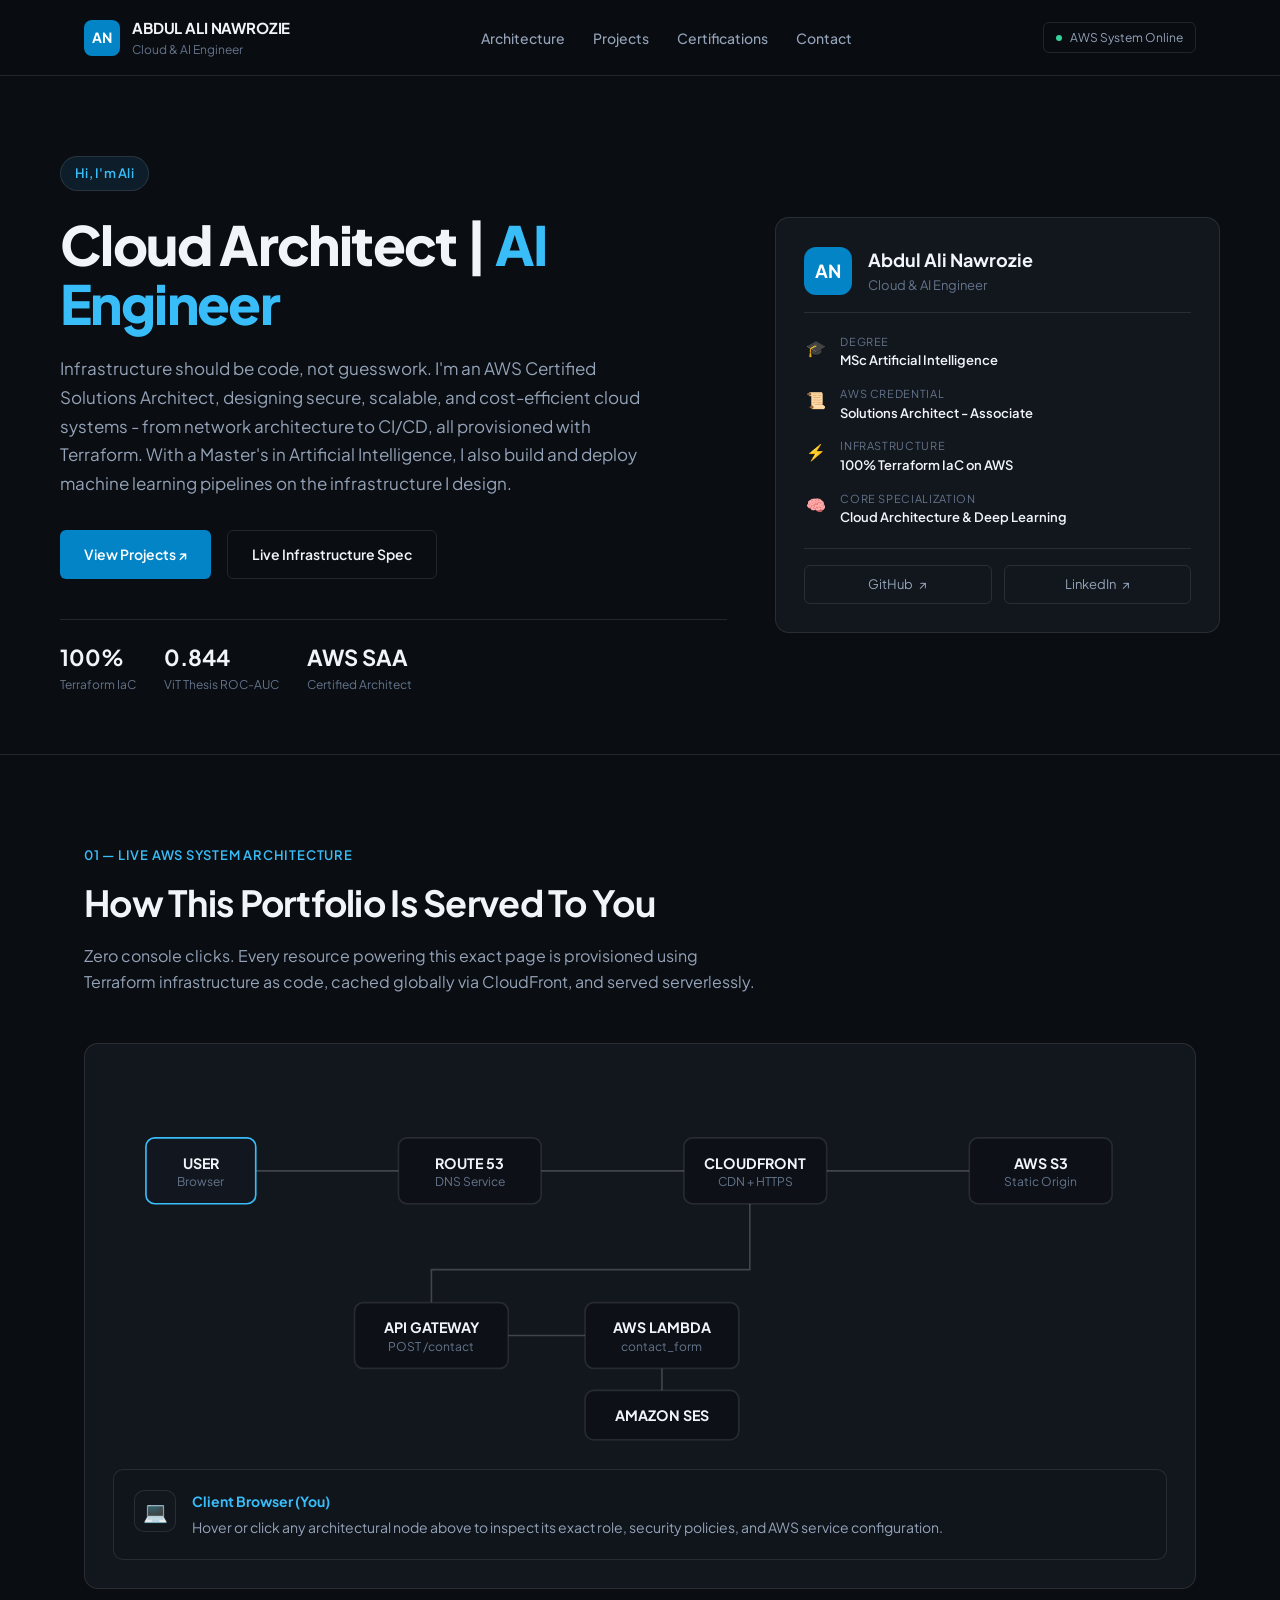
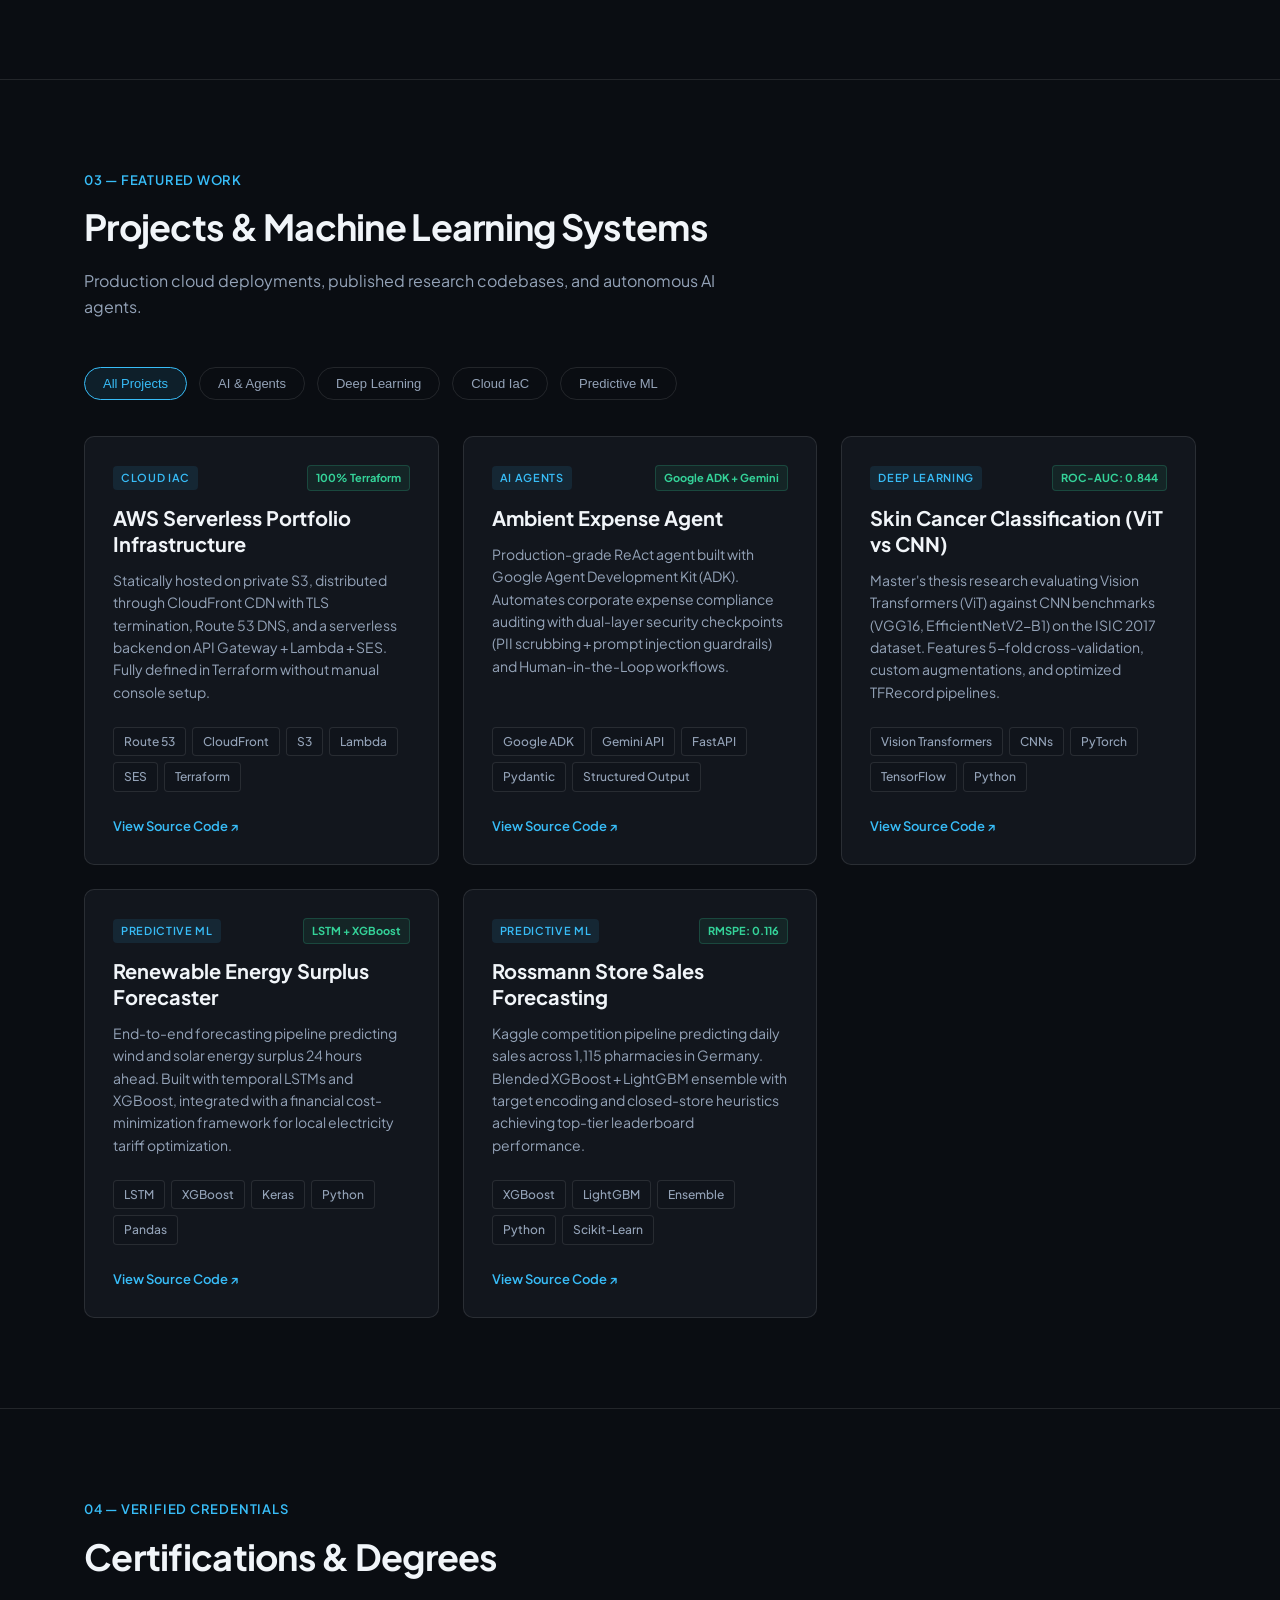
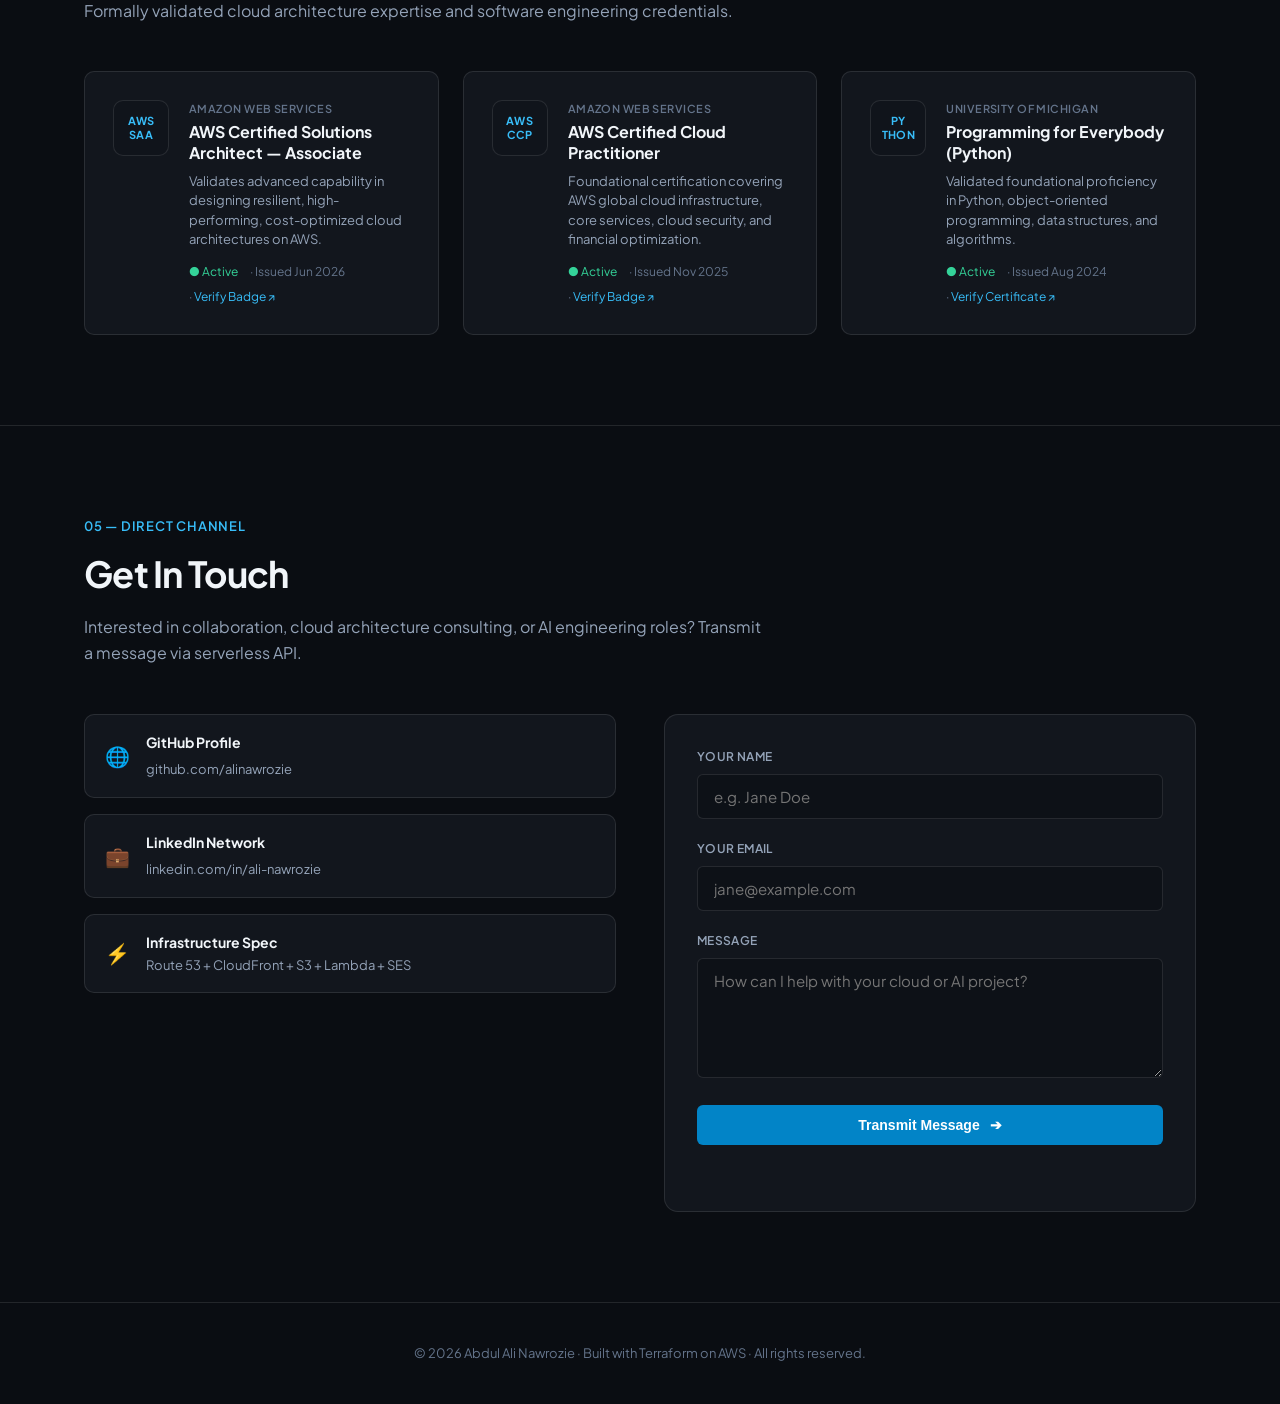
==== frontend/index.html @ c6a06240 "style(frontend): reformat HTML for readability and update copy - Replace em dashes with hyphens in t" ====
<!DOCTYPE html>
<html lang="en">

<head>
  <meta charset="UTF-8">
  <meta name="viewport" content="width=device-width, initial-scale=1.0">
  <title>Abdul Ali Nawrozie - Cloud & AI Engineer</title>
  <meta name="description"
    content="Portfolio of Abdul Ali Nawrozie - Cloud & AI Engineer. AWS Certified Solutions Architect Associate & MSc in Artificial Intelligence. Production-grade AWS infrastructure and AI agents.">

  <!-- Favicon / Styling -->
  <link rel="preconnect" href="https://fonts.googleapis.com">
  <link rel="preconnect" href="https://fonts.gstatic.com" crossorigin>
  <link rel="stylesheet" href="style.css">
</head>

<body>

  <!-- ============ NAVBAR ============ -->
  <header class="navbar">
    <div class="container navbar__inner">
      <a href="#top" class="navbar__brand">
        <div class="brand-avatar">AN</div>
        <div class="brand-text">
          <span class="brand-name">ABDUL ALI NAWROZIE</span>
          <span class="brand-title">Cloud &amp; AI Engineer</span>
        </div>
      </a>

      <ul class="navbar__nav" id="navMenu">
        <li><a href="#architecture" class="nav-link">Architecture</a></li>
        <!-- <li><a href="#specializations" class="nav-link">Specializations</a></li> -->
        <li><a href="#projects" class="nav-link">Projects</a></li>
        <li><a href="#certifications" class="nav-link">Certifications</a></li>
        <li><a href="#contact" class="nav-link">Contact</a></li>
      </ul>

      <div class="navbar__actions">
        <div class="system-status">
          <span class="status-dot"></span>
          <span>AWS System Online</span>
        </div>
        <button type="button" class="navbar__toggle" id="navToggle" aria-label="Toggle navigation menu"
          aria-expanded="false" aria-controls="navMenu">
          <span></span><span></span><span></span>
        </button>
      </div>
    </div>
  </header>

  <main>
    <!-- ============ HERO SECTION ============ -->
    <section class="container hero" id="top">
      <div class="hero__content">
        <div class="hero__eyebrow">
          <span>Hi, I'm Ali </span>
        </div>

        <h1 class="hero__title">
          Cloud Architect | <span class="gradient-text">AI Engineer</span>
        </h1>

        <p class="hero__subtitle">
          Infrastructure should be code, not guesswork. I'm an AWS Certified Solutions Architect, designing secure,
          scalable, and cost-efficient cloud systems - from network architecture to CI/CD, all provisioned with
          Terraform. With a Master's in Artificial Intelligence, I also build and deploy machine learning pipelines on
          the infrastructure I design.
        </p>

        <div class="hero__cta">
          <a href="#projects" class="btn btn--primary">View Projects ↗</a>
          <a href="#architecture" class="btn btn--secondary">Live Infrastructure Spec</a>
        </div>

        <div class="hero__highlights">
          <div class="stat-item">
            <span class="stat-val">100%</span>
            <span class="stat-lbl">Terraform IaC</span>
          </div>
          <div class="stat-item">
            <span class="stat-val">0.844</span>
            <span class="stat-lbl">ViT Thesis ROC-AUC</span>
          </div>
          <div class="stat-item">
            <span class="stat-val">AWS SAA</span>
            <span class="stat-lbl">Certified Architect</span>
          </div>
        </div>
      </div>

      <!-- Hero Executive Bio & Quick Spec Card -->
      <div class="hero__spec-card">
        <div class="bio-card">
          <div class="bio-card__header">
            <div class="bio-avatar">AN</div>
            <div class="bio-info">
              <h3 class="bio-name">Abdul Ali Nawrozie</h3>
              <p class="bio-role">Cloud &amp; AI Engineer</p>
            </div>
          </div>

          <div class="bio-card__details">
            <div class="bio-item">
              <span class="bio-item__icon">🎓</span>
              <div class="bio-item__text">
                <span class="bio-item__lbl">Degree</span>
                <span class="bio-item__val">MSc Artificial Intelligence</span>
              </div>
            </div>

            <div class="bio-item">
              <span class="bio-item__icon">📜</span>
              <div class="bio-item__text">
                <span class="bio-item__lbl">AWS Credential</span>
                <span class="bio-item__val">Solutions Architect - Associate</span>
              </div>
            </div>

            <div class="bio-item">
              <span class="bio-item__icon">⚡</span>
              <div class="bio-item__text">
                <span class="bio-item__lbl">Infrastructure</span>
                <span class="bio-item__val">100% Terraform IaC on AWS</span>
              </div>
            </div>

            <div class="bio-item">
              <span class="bio-item__icon">🧠</span>
              <div class="bio-item__text">
                <span class="bio-item__lbl">Core Specialization</span>
                <span class="bio-item__val">Cloud Architecture &amp; Deep Learning</span>
              </div>
            </div>
          </div>

          <div class="bio-card__footer">
            <a href="https://github.com/alinawrozie" target="_blank" rel="noopener" class="bio-social-btn">
              <span>GitHub</span> ↗
            </a>
            <a href="https://linkedin.com/in/ali-nawrozie" target="_blank" rel="noopener" class="bio-social-btn">
              <span>LinkedIn</span> ↗
            </a>
          </div>
        </div>
      </div>
    </section>

    <!-- ============ ARCHITECTURE SECTION ============ -->
    <section class="section" id="architecture">
      <div class="container">
        <div class="section-header">
          <span class="section-tag">01 — Live AWS System Architecture</span>
          <h2 class="section-title">How This Portfolio Is Served To You</h2>
          <p class="section-desc">
            Zero console clicks. Every resource powering this exact page is provisioned using Terraform infrastructure
            as code, cached globally via CloudFront, and served serverlessly.
          </p>
        </div>

        <div class="arch-card">
          <div class="diagram-svg-wrap">
            <svg class="arch-svg" viewBox="0 0 960 340" role="img" aria-labelledby="diag-title">
              <title id="diag-title">AWS Serverless Portfolio Architecture Diagram</title>

              <!-- Grid pattern -->
              <g class="svg-grid">
                <pattern id="grid-pat" width="30" height="30" patternUnits="userSpaceOnUse">
                  <path d="M 30 0 L 0 0 0 30" fill="none" stroke-width="1" />
                </pattern>
                <rect width="960" height="340" fill="url(#grid-pat)" />
              </g>

              <!-- Flow Connectors -->
              <path class="arch-link arch-link--main" d="M 130 90 H 260" />
              <path class="arch-link arch-link--main" d="M 390 90 H 520" />
              <path class="arch-link arch-link--main" d="M 650 90 H 780" />

              <path class="arch-link arch-link--branch" d="M 580 120 V 180 H 290 V 210" />
              <path class="arch-link arch-link--branch" d="M 360 240 H 430" />
              <path class="arch-link arch-link--branch" d="M 500 270 V 290" />

              <!-- Node: User -->
              <g class="arch-node active" tabindex="0" data-title="Client Browser" data-icon="💻"
                data-body="You, right now. Requesting static assets over HTTPS with TLS termination at the edge.">
                <rect x="30" y="60" width="100" height="60" />
                <text x="80" y="88" text-anchor="middle" class="n-title">USER</text>
                <text x="80" y="104" text-anchor="middle" class="n-sub">Browser</text>
              </g>

              <!-- Node: Route 53 -->
              <g class="arch-node" tabindex="0" data-title="AWS Route 53" data-icon="🌐"
                data-body="DNS routing. Resolves nawrozie.com via an Alias A-record to CloudFront CDN endpoints worldwide with latency routing.">
                <rect x="260" y="60" width="130" height="60" />
                <text x="325" y="88" text-anchor="middle" class="n-title">ROUTE 53</text>
                <text x="325" y="104" text-anchor="middle" class="n-sub">DNS Service</text>
              </g>

              <!-- Node: CloudFront -->
              <g class="arch-node" tabindex="0" data-title="AWS CloudFront" data-icon="⚡"
                data-body="Global Edge CDN. Terminates SSL/TLS using AWS ACM Certificate, caches static assets, and enforces HTTPS redirection.">
                <rect x="520" y="60" width="130" height="60" />
                <text x="585" y="88" text-anchor="middle" class="n-title">CLOUDFRONT</text>
                <text x="585" y="104" text-anchor="middle" class="n-sub">CDN + HTTPS</text>
              </g>

              <!-- Node: S3 -->
              <g class="arch-node" tabindex="0" data-title="AWS S3 (Private Bucket)" data-icon="🪣"
                data-body="Origin storage for HTML, CSS, JS. Private bucket access restricted strictly to CloudFront via Origin Access Control (OAC).">
                <rect x="780" y="60" width="130" height="60" />
                <text x="845" y="88" text-anchor="middle" class="n-title">AWS S3</text>
                <text x="845" y="104" text-anchor="middle" class="n-sub">Static Origin</text>
              </g>

              <!-- Node: API Gateway -->
              <g class="arch-node" tabindex="0" data-title="Amazon API Gateway" data-icon="🚪"
                data-body="HTTP REST API proxying form submissions to AWS Lambda. Fully serverless with zero server maintenance.">
                <rect x="220" y="210" width="140" height="60" />
                <text x="290" y="238" text-anchor="middle" class="n-title">API GATEWAY</text>
                <text x="290" y="254" text-anchor="middle" class="n-sub">POST /contact</text>
              </g>

              <!-- Node: Lambda -->
              <g class="arch-node" tabindex="0" data-title="AWS Lambda" data-icon="ƛ"
                data-body="Python 3.12 handler. Validates payload fields, enforces sanitization, and calls Amazon SES SendEmail API.">
                <rect x="430" y="210" width="140" height="60" />
                <text x="500" y="238" text-anchor="middle" class="n-title">AWS LAMBDA</text>
                <text x="500" y="254" text-anchor="middle" class="n-sub">contact_form</text>
              </g>

              <!-- Node: SES -->
              <g class="arch-node" tabindex="0" data-title="Amazon SES" data-icon="✉️"
                data-body="Simple Email Service. Delivers verified messages directly to my inbox with instant cloud notifications.">
                <rect x="430" y="290" width="140" height="45" />
                <text x="500" y="318" text-anchor="middle" class="n-title">AMAZON SES</text>
              </g>
            </svg>
          </div>

          <!-- Inspector Panel -->
          <div class="inspector-panel" id="inspector">
            <div class="inspector-icon" id="inspector-icon">💻</div>
            <div class="inspector-content">
              <div class="inspector-title" id="inspector-title">Client Browser (You)</div>
              <div class="inspector-body" id="inspector-body">
                Hover or click any architectural node above to inspect its exact role, security policies, and AWS
                service configuration.
              </div>
            </div>
          </div>
        </div>
      </div>
    </section>

    <!-- ============ SPECIALIZATIONS SECTION (HIDDEN) ============
    <section class="section" id="specializations">
      <div class="container">
        <div class="section-header">
          <span class="section-tag">02 — Core Engineering Capabilities</span>
          <h2 class="section-title">Specialized Skill Matrix</h2>
          <p class="section-desc">
            Combining academic AI research with enterprise-level AWS cloud architecture to deliver autonomous agentic workflows and production ML models.
          </p>
        </div>

        <div class="skills-grid">
          <div class="skill-card">
            <div class="skill-card__icon">🤖</div>
            <h3 class="skill-card__title">Agentic AI &amp; LLM Systems</h3>
            <p class="skill-card__desc">
              Building autonomous AI agents using Google ADK &amp; Gemini. Implementing ReAct decision loops, multi-layer PII scrubbing, prompt injection guardrails, and human-in-the-loop audit workflows.
            </p>
            <div class="skill-card__tags">
              <span class="tech-tag">Google ADK</span>
              <span class="tech-tag">Gemini API</span>
              <span class="tech-tag">ReAct Agents</span>
              <span class="tech-tag">FastAPI</span>
              <span class="tech-tag">Structured Output</span>
            </div>
          </div>

          <div class="skill-card">
            <div class="skill-card__icon">☁️</div>
            <h3 class="skill-card__title">Cloud &amp; IaC Architecture</h3>
            <p class="skill-card__desc">
              Designing immutable AWS infrastructure. Production experience with Terraform, S3 Origin Access Control, CloudFront Edge caching, Lambda serverless microservices, and GitHub Actions OIDC pipelines.
            </p>
            <div class="skill-card__tags">
              <span class="tech-tag">AWS Solutions Architect</span>
              <span class="tech-tag">Terraform</span>
              <span class="tech-tag">CloudFront</span>
              <span class="tech-tag">Lambda</span>
              <span class="tech-tag">GitHub Actions</span>
            </div>
          </div>

          <div class="skill-card">
            <div class="skill-card__icon">👁️</div>
            <h3 class="skill-card__title">Computer Vision &amp; Deep Learning</h3>
            <p class="skill-card__desc">
              Evaluated Vision Transformers (ViT) vs CNNs (EfficientNet, VGG16) for medical image classification. Skilled in PyTorch, TensorFlow, TFRecord pipelines, and custom data augmentations.
            </p>
            <div class="skill-card__tags">
              <span class="tech-tag">Vision Transformers</span>
              <span class="tech-tag">PyTorch</span>
              <span class="tech-tag">TensorFlow</span>
              <span class="tech-tag">Cross-Validation</span>
              <span class="tech-tag">ISIC Dataset</span>
            </div>
          </div>

          <div class="skill-card">
            <div class="skill-card__icon">📊</div>
            <h3 class="skill-card__title">Predictive ML &amp; Time-Series</h3>
            <p class="skill-card__desc">
              Engineering end-to-end forecasting pipelines. Created renewable energy surplus forecasters with LSTMs + XGBoost and retail sales predictors with LightGBM target-encoding ensembles.
            </p>
            <div class="skill-card__tags">
              <span class="tech-tag">XGBoost</span>
              <span class="tech-tag">LightGBM</span>
              <span class="tech-tag">LSTMs</span>
              <span class="tech-tag">Pandas</span>
              <span class="tech-tag">Scikit-Learn</span>
            </div>
          </div>
        </div>
      </div>
    </section>
    ======================================================== -->

    <!-- ============ PROJECTS SECTION ============ -->
    <section class="section" id="projects">
      <div class="container">
        <div class="section-header">
          <span class="section-tag">03 — Featured Work</span>
          <h2 class="section-title">Projects &amp; Machine Learning Systems</h2>
          <p class="section-desc">
            Production cloud deployments, published research codebases, and autonomous AI agents.
          </p>
        </div>

        <!-- Filter Bar -->
        <div class="filter-bar">
          <button class="filter-btn active" data-filter="all">All Projects</button>
          <button class="filter-btn" data-filter="ai-agents">AI &amp; Agents</button>
          <button class="filter-btn" data-filter="deep-learning">Deep Learning</button>
          <button class="filter-btn" data-filter="cloud">Cloud IaC</button>
          <button class="filter-btn" data-filter="predictive-ml">Predictive ML</button>
        </div>

        <div class="projects-grid">
          <!-- Project 1 -->
          <article class="project-card" data-category="cloud">
            <div class="project-header">
              <span class="project-category">Cloud IaC</span>
              <span class="metric-badge">100% Terraform</span>
            </div>
            <h3 class="project-title">AWS Serverless Portfolio Infrastructure</h3>
            <p class="project-desc">
              Statically hosted on private S3, distributed through CloudFront CDN with TLS termination, Route 53 DNS,
              and a serverless backend on API Gateway + Lambda + SES. Fully defined in Terraform without manual console
              setup.
            </p>
            <div class="project-stack">
              <span class="tech-tag">Route 53</span>
              <span class="tech-tag">CloudFront</span>
              <span class="tech-tag">S3</span>
              <span class="tech-tag">Lambda</span>
              <span class="tech-tag">SES</span>
              <span class="tech-tag">Terraform</span>
            </div>
            <a href="https://github.com/alinawrozie/agentic-portfolio" target="_blank" rel="noopener"
              class="project-link">
              View Source Code ↗
            </a>
          </article>

          <!-- Project 2 -->
          <article class="project-card" data-category="ai-agents">
            <div class="project-header">
              <span class="project-category">AI Agents</span>
              <span class="metric-badge">Google ADK + Gemini</span>
            </div>
            <h3 class="project-title">Ambient Expense Agent</h3>
            <p class="project-desc">
              Production-grade ReAct agent built with Google Agent Development Kit (ADK). Automates corporate expense
              compliance auditing with dual-layer security checkpoints (PII scrubbing + prompt injection guardrails) and
              Human-in-the-Loop workflows.
            </p>
            <div class="project-stack">
              <span class="tech-tag">Google ADK</span>
              <span class="tech-tag">Gemini API</span>
              <span class="tech-tag">FastAPI</span>
              <span class="tech-tag">Pydantic</span>
              <span class="tech-tag">Structured Output</span>
            </div>
            <a href="https://github.com/alinawrozie/ambient-expense-agent" target="_blank" rel="noopener"
              class="project-link">
              View Source Code ↗
            </a>
          </article>

          <!-- Project 3 -->
          <article class="project-card" data-category="deep-learning">
            <div class="project-header">
              <span class="project-category">Deep Learning</span>
              <span class="metric-badge">ROC-AUC: 0.844</span>
            </div>
            <h3 class="project-title">Skin Cancer Classification (ViT vs CNN)</h3>
            <p class="project-desc">
              Master's thesis research evaluating Vision Transformers (ViT) against CNN benchmarks (VGG16,
              EfficientNetV2-B1) on the ISIC 2017 dataset. Features 5-fold cross-validation, custom augmentations, and
              optimized TFRecord pipelines.
            </p>
            <div class="project-stack">
              <span class="tech-tag">Vision Transformers</span>
              <span class="tech-tag">CNNs</span>
              <span class="tech-tag">PyTorch</span>
              <span class="tech-tag">TensorFlow</span>
              <span class="tech-tag">Python</span>
            </div>
            <a href="https://github.com/alinawrozie/skin-cancer-classification" target="_blank" rel="noopener"
              class="project-link">
              View Source Code ↗
            </a>
          </article>

          <!-- Project 4 -->
          <article class="project-card" data-category="predictive-ml">
            <div class="project-header">
              <span class="project-category">Predictive ML</span>
              <span class="metric-badge">LSTM + XGBoost</span>
            </div>
            <h3 class="project-title">Renewable Energy Surplus Forecaster</h3>
            <p class="project-desc">
              End-to-end forecasting pipeline predicting wind and solar energy surplus 24 hours ahead. Built with
              temporal LSTMs and XGBoost, integrated with a financial cost-minimization framework for local electricity
              tariff optimization.
            </p>
            <div class="project-stack">
              <span class="tech-tag">LSTM</span>
              <span class="tech-tag">XGBoost</span>
              <span class="tech-tag">Keras</span>
              <span class="tech-tag">Python</span>
              <span class="tech-tag">Pandas</span>
            </div>
            <a href="https://github.com/alinawrozie/renewable-energy-surplus-forecasting" target="_blank" rel="noopener"
              class="project-link">
              View Source Code ↗
            </a>
          </article>

          <!-- Project 5 -->
          <article class="project-card" data-category="predictive-ml">
            <div class="project-header">
              <span class="project-category">Predictive ML</span>
              <span class="metric-badge">RMSPE: 0.116</span>
            </div>
            <h3 class="project-title">Rossmann Store Sales Forecasting</h3>
            <p class="project-desc">
              Kaggle competition pipeline predicting daily sales across 1,115 pharmacies in Germany. Blended XGBoost +
              LightGBM ensemble with target encoding and closed-store heuristics achieving top-tier leaderboard
              performance.
            </p>
            <div class="project-stack">
              <span class="tech-tag">XGBoost</span>
              <span class="tech-tag">LightGBM</span>
              <span class="tech-tag">Ensemble</span>
              <span class="tech-tag">Python</span>
              <span class="tech-tag">Scikit-Learn</span>
            </div>
            <a href="https://github.com/alinawrozie/rossmann-store-sales-forecasting" target="_blank" rel="noopener"
              class="project-link">
              View Source Code ↗
            </a>
          </article>
        </div>
      </div>
    </section>

    <!-- ============ CERTIFICATIONS SECTION ============ -->
    <section class="section" id="certifications">
      <div class="container">
        <div class="section-header">
          <span class="section-tag">04 — Verified Credentials</span>
          <h2 class="section-title">Certifications &amp; Degrees</h2>
          <p class="section-desc">
            Formally validated cloud architecture expertise and software engineering credentials.
          </p>
        </div>

        <div class="certs-grid">
          <!-- Cert 1 -->
          <article class="cert-card">
            <div class="cert-stamp">
              <span>AWS</span>
              <span>SAA</span>
            </div>
            <div class="cert-body">
              <div class="cert-issuer">Amazon Web Services</div>
              <h3 class="cert-title">AWS Certified Solutions Architect — Associate</h3>
              <p class="cert-desc">
                Validates advanced capability in designing resilient, high-performing, cost-optimized cloud
                architectures on AWS.
              </p>
              <div class="cert-meta">
                <span class="cert-status">● Active</span>
                <span>· Issued Jun 2026</span>
                <span>· <a href="https://www.credly.com/badges/66378ed1-8e94-4ab7-a8a3-b630b1b78446/public_url"
                    target="_blank" rel="noopener">Verify Badge ↗</a></span>
              </div>
            </div>
          </article>

          <!-- Cert 2 -->
          <article class="cert-card">
            <div class="cert-stamp">
              <span>AWS</span>
              <span>CCP</span>
            </div>
            <div class="cert-body">
              <div class="cert-issuer">Amazon Web Services</div>
              <h3 class="cert-title">AWS Certified Cloud Practitioner</h3>
              <p class="cert-desc">
                Foundational certification covering AWS global cloud infrastructure, core services, cloud security, and
                financial optimization.
              </p>
              <div class="cert-meta">
                <span class="cert-status">● Active</span>
                <span>· Issued Nov 2025</span>
                <span>· <a href="https://www.credly.com/badges/fe121f4e-ef1b-4c82-a592-34f5b2ce2f08/public_url"
                    target="_blank" rel="noopener">Verify Badge ↗</a></span>
              </div>
            </div>
          </article>

          <!-- Cert 3 -->
          <article class="cert-card">
            <div class="cert-stamp">
              <span>PY</span>
              <span>THON</span>
            </div>
            <div class="cert-body">
              <div class="cert-issuer">University of Michigan</div>
              <h3 class="cert-title">Programming for Everybody (Python)</h3>
              <p class="cert-desc">
                Validated foundational proficiency in Python, object-oriented programming, data structures, and
                algorithms.
              </p>
              <div class="cert-meta">
                <span class="cert-status">● Active</span>
                <span>· Issued Aug 2024</span>
                <span>· <a href="https://coursera.org/share/c441a72fb8b3980e2509873db81224d2" target="_blank"
                    rel="noopener">Verify Certificate ↗</a></span>
              </div>
            </div>
          </article>
        </div>
      </div>
    </section>

    <!-- ============ CONTACT SECTION ============ -->
    <section class="section" id="contact">
      <div class="container">
        <div class="section-header">
          <span class="section-tag">05 — Direct Channel</span>
          <h2 class="section-title">Get In Touch</h2>
          <p class="section-desc">
            Interested in collaboration, cloud architecture consulting, or AI engineering roles? Transmit a message via
            serverless API.
          </p>
        </div>

        <div class="contact-wrap">
          <div class="contact-info">
            <div class="contact-methods">
              <div class="contact-item">
                <div class="contact-item__icon">🌐</div>
                <div class="contact-item__text">
                  <h4>GitHub Profile</h4>
                  <a href="https://github.com/alinawrozie" target="_blank" rel="noopener">github.com/alinawrozie</a>
                </div>
              </div>

              <div class="contact-item">
                <div class="contact-item__icon">💼</div>
                <div class="contact-item__text">
                  <h4>LinkedIn Network</h4>
                  <a href="https://linkedin.com/in/ali-nawrozie" target="_blank"
                    rel="noopener">linkedin.com/in/ali-nawrozie</a>
                </div>
              </div>

              <div class="contact-item">
                <div class="contact-item__icon">⚡</div>
                <div class="contact-item__text">
                  <h4>Infrastructure Spec</h4>
                  <p>Route 53 + CloudFront + S3 + Lambda + SES</p>
                </div>
              </div>
            </div>
          </div>

          <!-- Contact Form -->
          <form class="contact-form" id="contact-form" novalidate>
            <div class="form-group">
              <label for="name">Your Name</label>
              <input type="text" id="name" name="name" class="form-control" placeholder="e.g. Jane Doe" required
                autocomplete="name">
            </div>

            <div class="form-group">
              <label for="email">Your Email</label>
              <input type="email" id="email" name="email" class="form-control" placeholder="jane@example.com" required
                autocomplete="email">
            </div>

            <div class="form-group">
              <label for="message">Message</label>
              <textarea id="message" name="message" class="form-control" rows="4"
                placeholder="How can I help with your cloud or AI project?" required></textarea>
            </div>

            <button type="submit" id="contact-submit" class="btn btn--primary"
              style="width: 100%; justify-content: center;">
              <span>Transmit Message</span> ➔
            </button>

            <p class="form-status" id="contact-status" role="status" aria-live="polite"></p>
          </form>
        </div>
      </div>
    </section>
  </main>

  <!-- ============ FOOTER ============ -->
  <footer class="footer">
    <div class="container footer__inner">
      <p class="footer-text">
        © <span id="year"></span> Abdul Ali Nawrozie · Built with Terraform on AWS · All rights reserved.
      </p>
    </div>
  </footer>

  <script src="script.js"></script>
</body>

</html>
---- frontend/style.css ----
/* =========================================================
   DESIGN TOKENS & RESET
   AI Engineer & AWS Solutions Architect Portfolio Theme
   Minimal dark theme — flat surfaces, one accent color.
   ========================================================= */

@import url('https://fonts.googleapis.com/css2?family=Plus+Jakarta+Sans:wght@400;500;600;700;800&display=swap');

:root {
  /* Color Palette - Flat Dark Neutral */
  --bg-dark: #0a0d12;
  --bg-surface: #12161d;
  --bg-surface-hover: #171c25;
  --bg-panel: #10141b;
  --bg-input: #0d1117;

  /* Borders */
  --border: rgba(255, 255, 255, 0.10);
  --border-hover: rgba(255, 255, 255, 0.20);

  /* Text Colors */
  --text-main: #f1f5f9;
  --text-muted: #94a3b8;
  --text-dim: #64748b;

  /* Single brand accent, used sparingly */
  --accent: #38bdf8;
  --accent-strong: #0284c7;
  --accent-soft: rgba(56, 189, 248, 0.10);

  /* Semantic colors — form feedback only */
  --success: #34d399;
  --pending: #fbbf24;
  --error: #f87171;

  /* Typography */
  --font-sans: 'Plus Jakarta Sans', -apple-system, BlinkMacSystemFont, 'Segoe UI', Roboto, sans-serif;

  /* Layout */
  --max-width: 1160px;
  --radius-sm: 6px;
  --radius-md: 10px;
  --radius-lg: 14px;
  --transition: all 0.15s ease;
}

* {
  box-sizing: border-box;
  margin: 0;
  padding: 0;
}

html {
  scroll-behavior: smooth;
  color-scheme: dark;
}

body {
  background-color: var(--bg-dark);
  color: var(--text-main);
  font-family: var(--font-sans);
  line-height: 1.6;
  -webkit-font-smoothing: antialiased;
  min-height: 100vh;
  overflow-x: hidden;
}

/* Scrollbar */
::-webkit-scrollbar {
  width: 8px;
}
::-webkit-scrollbar-track {
  background: var(--bg-dark);
}
::-webkit-scrollbar-thumb {
  background: #1e293b;
  border-radius: 4px;
}
::-webkit-scrollbar-thumb:hover {
  background: #334155;
}

a {
  color: var(--accent);
  text-decoration: none;
  transition: var(--transition);
}
a:hover {
  color: #7dd3fc;
}

:focus-visible {
  outline: 2px solid var(--accent);
  outline-offset: 3px;
}

.container {
  max-width: var(--max-width);
  margin: 0 auto;
  padding: 0 24px;
}

/* =========================================================
   HEADER & NAVBAR
   ========================================================= */
.navbar {
  position: sticky;
  top: 0;
  z-index: 100;
  background: rgba(10, 13, 18, 0.96);
  border-bottom: 1px solid var(--border);
  padding: 16px 0;
}

.navbar__inner {
  display: flex;
  align-items: center;
  justify-content: space-between;
  gap: 20px;
}

.navbar__brand {
  display: flex;
  align-items: center;
  gap: 12px;
  text-decoration: none;
}

.brand-avatar {
  width: 36px;
  height: 36px;
  border-radius: 8px;
  background: var(--accent-strong);
  display: flex;
  align-items: center;
  justify-content: center;
  font-weight: 700;
  font-size: 14px;
  color: #ffffff;
}

.brand-text {
  display: flex;
  flex-direction: column;
}

.brand-name {
  font-weight: 700;
  font-size: 15px;
  letter-spacing: -0.01em;
  color: var(--text-main);
}

.brand-title {
  font-size: 12px;
  color: var(--text-dim);
}

.navbar__nav {
  display: flex;
  align-items: center;
  gap: 28px;
  list-style: none;
}

.nav-link {
  font-size: 14px;
  font-weight: 500;
  color: var(--text-muted);
  transition: var(--transition);
  position: relative;
}

.nav-link:hover, .nav-link.active {
  color: var(--text-main);
  text-decoration: none;
}

.nav-link.active::after {
  content: '';
  position: absolute;
  bottom: -4px;
  left: 0;
  width: 100%;
  height: 2px;
  background: var(--accent);
  border-radius: 2px;
}

.navbar__actions {
  display: flex;
  align-items: center;
  gap: 12px;
}

.system-status {
  display: inline-flex;
  align-items: center;
  gap: 8px;
  border: 1px solid var(--border);
  padding: 5px 12px;
  border-radius: var(--radius-sm);
  font-size: 12px;
  color: var(--text-muted);
}

.status-dot {
  width: 6px;
  height: 6px;
  border-radius: 50%;
  background-color: var(--success);
  flex-shrink: 0;
}

/* Mobile nav toggle (hamburger) */
.navbar__toggle {
  display: none;
  flex-direction: column;
  justify-content: center;
  gap: 5px;
  width: 38px;
  height: 38px;
  background: transparent;
  border: 1px solid var(--border);
  border-radius: var(--radius-sm);
  cursor: pointer;
  padding: 9px;
  flex-shrink: 0;
}

.navbar__toggle span {
  display: block;
  width: 100%;
  height: 2px;
  background: var(--text-main);
  border-radius: 2px;
  transition: var(--transition);
}

.navbar__toggle[aria-expanded="true"] span:nth-child(1) { transform: translateY(7px) rotate(45deg); }
.navbar__toggle[aria-expanded="true"] span:nth-child(2) { opacity: 0; }
.navbar__toggle[aria-expanded="true"] span:nth-child(3) { transform: translateY(-7px) rotate(-45deg); }

/* =========================================================
   HERO SECTION
   ========================================================= */
.hero {
  padding: 80px 0 60px;
  display: grid;
  grid-template-columns: 1.2fr 0.8fr;
  gap: 48px;
  align-items: center;
}

.hero__eyebrow {
  display: inline-flex;
  align-items: center;
  gap: 8px;
  font-size: 13px;
  font-weight: 600;
  letter-spacing: 0.02em;
  color: var(--accent);
  background: var(--accent-soft);
  border: 1px solid var(--border);
  padding: 6px 14px;
  border-radius: 20px;
  margin-bottom: 24px;
}

.hero__title {
  font-size: clamp(36px, 4.5vw, 54px);
  font-weight: 800;
  line-height: 1.1;
  letter-spacing: -0.03em;
  margin-bottom: 20px;
}

.gradient-text {
  color: var(--accent);
}

.hero__subtitle {
  font-size: 17px;
  color: var(--text-muted);
  max-width: 580px;
  margin-bottom: 32px;
  line-height: 1.7;
}

.hero__cta {
  display: flex;
  flex-wrap: wrap;
  gap: 16px;
  margin-bottom: 40px;
}

.btn {
  display: inline-flex;
  align-items: center;
  gap: 10px;
  padding: 12px 24px;
  border-radius: var(--radius-sm);
  font-size: 14px;
  font-weight: 600;
  cursor: pointer;
  transition: var(--transition);
  text-decoration: none;
}

.btn--primary {
  background: var(--accent-strong);
  color: #ffffff;
  border: none;
}
.btn--primary:hover {
  background: #0369a1;
  color: #ffffff;
  text-decoration: none;
}

.btn--secondary {
  background: transparent;
  color: var(--text-main);
  border: 1px solid var(--border);
}
.btn--secondary:hover {
  border-color: var(--accent);
  color: var(--accent);
  text-decoration: none;
}

.hero__highlights {
  display: flex;
  gap: 28px;
  padding-top: 20px;
  border-top: 1px solid var(--border);
}

.stat-item {
  display: flex;
  flex-direction: column;
}

.stat-val {
  font-size: 22px;
  font-weight: 700;
  color: var(--text-main);
}

.stat-lbl {
  font-size: 12px;
  color: var(--text-dim);
}

/* Executive Bio Card */
.bio-card {
  background: var(--bg-surface);
  border: 1px solid var(--border);
  border-radius: var(--radius-lg);
  padding: 28px;
  display: flex;
  flex-direction: column;
  gap: 20px;
}

.bio-card__header {
  display: flex;
  align-items: center;
  gap: 16px;
  padding-bottom: 16px;
  border-bottom: 1px solid var(--border);
}

.bio-avatar {
  width: 48px;
  height: 48px;
  border-radius: 12px;
  background: var(--accent-strong);
  display: flex;
  align-items: center;
  justify-content: center;
  font-weight: 700;
  font-size: 18px;
  color: #ffffff;
  flex-shrink: 0;
}

.bio-info {
  display: flex;
  flex-direction: column;
}

.bio-name {
  font-size: 18px;
  font-weight: 700;
  color: var(--text-main);
}

.bio-role {
  font-size: 13px;
  color: var(--text-dim);
}

.bio-card__details {
  display: flex;
  flex-direction: column;
  gap: 14px;
}

.bio-item {
  display: flex;
  align-items: flex-start;
  gap: 12px;
}

.bio-item__icon {
  font-size: 16px;
  width: 24px;
  text-align: center;
  flex-shrink: 0;
  margin-top: 2px;
}

.bio-item__text {
  display: flex;
  flex-direction: column;
}

.bio-item__lbl {
  font-size: 11px;
  text-transform: uppercase;
  letter-spacing: 0.06em;
  color: var(--text-dim);
}

.bio-item__val {
  font-size: 13px;
  font-weight: 600;
  color: var(--text-main);
}

.bio-card__footer {
  display: flex;
  gap: 12px;
  padding-top: 16px;
  border-top: 1px solid var(--border);
}

.bio-social-btn {
  flex: 1;
  display: inline-flex;
  align-items: center;
  justify-content: center;
  gap: 6px;
  background: transparent;
  border: 1px solid var(--border);
  border-radius: var(--radius-sm);
  padding: 8px 12px;
  font-size: 13px;
  color: var(--text-muted);
  text-decoration: none;
  transition: var(--transition);
}

.bio-social-btn:hover {
  border-color: var(--accent);
  color: var(--accent);
}

/* =========================================================
   PANELS & SECTIONS
   ========================================================= */
.section {
  padding: 90px 0;
  border-top: 1px solid var(--border);
}

.section-header {
  margin-bottom: 48px;
}

.section-tag {
  font-size: 13px;
  font-weight: 600;
  letter-spacing: 0.06em;
  color: var(--accent);
  text-transform: uppercase;
  margin-bottom: 8px;
  display: block;
}

.section-title {
  font-size: clamp(26px, 3vw, 36px);
  font-weight: 700;
  letter-spacing: -0.02em;
  color: var(--text-main);
  margin-bottom: 12px;
}

.section-desc {
  color: var(--text-muted);
  font-size: 16px;
  max-width: 680px;
}

/* =========================================================
   ARCHITECTURE DIAGRAM SECTION
   ========================================================= */
.arch-card {
  background: var(--bg-surface);
  border: 1px solid var(--border);
  border-radius: var(--radius-lg);
  padding: 28px;
}

.diagram-svg-wrap {
  width: 100%;
  overflow-x: auto;
}

.arch-svg {
  width: 100%;
  min-width: 800px;
  height: auto;
  display: block;
}

.svg-grid rect { fill: none; }
.svg-grid pattern path { stroke: transparent; }

/* SVG Nodes */
.arch-node {
  cursor: pointer;
}

.arch-node rect {
  fill: var(--bg-input);
  stroke: var(--border);
  stroke-width: 1.5;
  transition: all 0.15s ease;
  rx: 8px;
}

.arch-node:hover rect, .arch-node.active rect {
  stroke: var(--accent);
  fill: #11161f;
}

.arch-node text.n-title {
  fill: var(--text-main);
  font-family: var(--font-sans);
  font-size: 13px;
  font-weight: 700;
}

.arch-node text.n-sub {
  fill: var(--text-dim);
  font-family: var(--font-sans);
  font-size: 11px;
}

.arch-node text.n-icon {
  font-size: 16px;
}

/* SVG Connection Lines */
.arch-link {
  fill: none;
  stroke: var(--border);
  stroke-width: 1.5;
}

.arch-link--main {
  stroke: var(--border-hover);
}

.arch-link--branch {
  stroke: var(--border-hover);
}

/* Inspector Box */
.inspector-panel {
  margin-top: 24px;
  background: var(--bg-panel);
  border: 1px solid var(--border);
  border-radius: var(--radius-md);
  padding: 20px;
  display: flex;
  align-items: flex-start;
  gap: 16px;
}

.inspector-icon {
  width: 42px;
  height: 42px;
  border-radius: 10px;
  background: var(--bg-surface);
  border: 1px solid var(--border);
  display: flex;
  align-items: center;
  justify-content: center;
  font-size: 20px;
  flex-shrink: 0;
}

.inspector-content {
  flex: 1;
}

.inspector-title {
  font-size: 14px;
  font-weight: 700;
  color: var(--accent);
  margin-bottom: 4px;
}

.inspector-body {
  font-size: 14px;
  color: var(--text-muted);
  line-height: 1.6;
}

/* =========================================================
   SPECIALIZATIONS MATRIX
   ========================================================= */
.skills-grid {
  display: grid;
  grid-template-columns: repeat(auto-fit, minmax(260px, 1fr));
  gap: 24px;
}

.skill-card {
  background: var(--bg-surface);
  border: 1px solid var(--border);
  border-radius: var(--radius-md);
  padding: 28px;
  transition: var(--transition);
}

.skill-card:hover {
  border-color: var(--border-hover);
  background: var(--bg-surface-hover);
}

.skill-card__icon {
  width: 48px;
  height: 48px;
  border-radius: 12px;
  background: var(--bg-panel);
  border: 1px solid var(--border);
  display: flex;
  align-items: center;
  justify-content: center;
  font-size: 22px;
  margin-bottom: 20px;
}

.skill-card__title {
  font-size: 18px;
  font-weight: 700;
  color: var(--text-main);
  margin-bottom: 10px;
}

.skill-card__desc {
  font-size: 14px;
  color: var(--text-muted);
  margin-bottom: 20px;
  line-height: 1.6;
}

.skill-card__tags {
  display: flex;
  flex-wrap: wrap;
  gap: 8px;
}

.tech-tag {
  font-size: 12px;
  font-weight: 500;
  background: var(--bg-panel);
  border: 1px solid var(--border);
  color: var(--text-muted);
  padding: 4px 10px;
  border-radius: 4px;
}

/* =========================================================
   PROJECTS SECTION (FILTERABLE)
   ========================================================= */
.filter-bar {
  display: flex;
  flex-wrap: wrap;
  gap: 12px;
  margin-bottom: 36px;
}

.filter-btn {
  background: transparent;
  border: 1px solid var(--border);
  color: var(--text-muted);
  font-size: 13px;
  font-weight: 500;
  padding: 8px 18px;
  border-radius: 20px;
  cursor: pointer;
  transition: var(--transition);
}

.filter-btn:hover {
  border-color: var(--border-hover);
  color: var(--text-main);
}

.filter-btn.active {
  background: var(--accent-soft);
  border-color: var(--accent);
  color: var(--accent);
}

.projects-grid {
  display: grid;
  grid-template-columns: repeat(auto-fill, minmax(280px, 1fr));
  gap: 24px;
}

.project-card {
  background: var(--bg-surface);
  border: 1px solid var(--border);
  border-radius: var(--radius-md);
  padding: 28px;
  display: flex;
  flex-direction: column;
  transition: var(--transition);
  position: relative;
  overflow: hidden;
}

.project-card:hover {
  border-color: var(--accent);
}

.project-card.hidden {
  display: none;
}

.project-header {
  display: flex;
  align-items: center;
  justify-content: space-between;
  margin-bottom: 14px;
}

.project-category {
  font-size: 11px;
  font-weight: 600;
  letter-spacing: 0.06em;
  text-transform: uppercase;
  color: var(--accent);
  background: var(--accent-soft);
  padding: 3px 8px;
  border-radius: 4px;
}

.metric-badge {
  font-size: 11px;
  font-weight: 700;
  color: var(--success);
  background: rgba(52, 211, 153, 0.08);
  border: 1px solid rgba(52, 211, 153, 0.2);
  padding: 3px 8px;
  border-radius: 4px;
}

.project-title {
  font-size: 20px;
  font-weight: 700;
  color: var(--text-main);
  margin-bottom: 12px;
  line-height: 1.3;
}

.project-desc {
  font-size: 14px;
  color: var(--text-muted);
  line-height: 1.6;
  margin-bottom: 24px;
  flex: 1;
}

.project-stack {
  display: flex;
  flex-wrap: wrap;
  gap: 6px;
  margin-bottom: 24px;
}

.project-link {
  font-size: 13px;
  font-weight: 600;
  display: inline-flex;
  align-items: center;
  gap: 6px;
  color: var(--accent);
  margin-top: auto;
}

.project-link:hover {
  text-decoration: underline;
}

/* =========================================================
   CERTIFICATIONS SECTION
   ========================================================= */
.certs-grid {
  display: grid;
  grid-template-columns: repeat(auto-fit, minmax(280px, 1fr));
  gap: 24px;
}

.cert-card {
  background: var(--bg-surface);
  border: 1px solid var(--border);
  border-radius: var(--radius-md);
  padding: 28px;
  display: flex;
  gap: 20px;
  align-items: flex-start;
  transition: var(--transition);
}

.cert-card:hover {
  border-color: var(--border-hover);
}

.cert-stamp {
  width: 56px;
  height: 56px;
  border-radius: var(--radius-md);
  background: var(--bg-panel);
  border: 1px solid var(--border);
  color: var(--accent);
  display: flex;
  flex-direction: column;
  align-items: center;
  justify-content: center;
  font-weight: 700;
  font-size: 11px;
  letter-spacing: 0.03em;
  text-align: center;
  line-height: 1.3;
  flex-shrink: 0;
}

.cert-body {
  flex: 1;
}

.cert-issuer {
  font-size: 11px;
  font-weight: 600;
  color: var(--text-dim);
  text-transform: uppercase;
  letter-spacing: 0.04em;
  margin-bottom: 4px;
}

.cert-title {
  font-size: 16px;
  font-weight: 700;
  color: var(--text-main);
  margin-bottom: 8px;
  line-height: 1.3;
}

.cert-desc {
  font-size: 13px;
  color: var(--text-muted);
  line-height: 1.5;
  margin-bottom: 12px;
}

.cert-meta {
  font-size: 12px;
  color: var(--text-dim);
  display: flex;
  flex-wrap: wrap;
  align-items: center;
  gap: 6px 12px;
}

.cert-status {
  color: var(--success);
  display: inline-flex;
  align-items: center;
  gap: 4px;
}

/* =========================================================
   CONTACT FORM SECTION
   ========================================================= */
.contact-wrap {
  display: grid;
  grid-template-columns: 1fr 1fr;
  gap: 48px;
  align-items: start;
}

.contact-info {
  display: flex;
  flex-direction: column;
  gap: 24px;
}

.contact-methods {
  display: flex;
  flex-direction: column;
  gap: 16px;
}

.contact-item {
  display: flex;
  align-items: center;
  gap: 16px;
  background: var(--bg-surface);
  border: 1px solid var(--border);
  padding: 16px 20px;
  border-radius: var(--radius-md);
}

.contact-item__icon {
  font-size: 20px;
  color: var(--accent);
}

.contact-item__text h4 {
  font-size: 14px;
  color: var(--text-main);
  margin-bottom: 2px;
}

.contact-item__text p, .contact-item__text a {
  font-size: 13px;
  color: var(--text-muted);
}

.contact-form {
  background: var(--bg-surface);
  border: 1px solid var(--border);
  border-radius: var(--radius-lg);
  padding: 32px;
}

.form-group {
  margin-bottom: 20px;
}

.form-group label {
  display: block;
  font-size: 12px;
  font-weight: 600;
  letter-spacing: 0.03em;
  color: var(--text-muted);
  margin-bottom: 8px;
  text-transform: uppercase;
}

.form-control {
  width: 100%;
  background: var(--bg-input);
  border: 1px solid var(--border);
  border-radius: var(--radius-sm);
  padding: 12px 16px;
  color: var(--text-main);
  font-family: var(--font-sans);
  font-size: 15px;
  transition: var(--transition);
}

.form-control:focus {
  outline: none;
  border-color: var(--accent);
}

textarea.form-control {
  resize: vertical;
  min-height: 120px;
}

.form-status {
  font-size: 13px;
  margin-top: 14px;
  min-height: 20px;
}

.status--sending { color: var(--pending); }
.status--success { color: var(--success); }
.status--error { color: var(--error); }

/* =========================================================
   FOOTER
   ========================================================= */
.footer {
  border-top: 1px solid var(--border);
  padding: 40px 0;
  text-align: center;
}

.footer__inner {
  display: flex;
  flex-direction: column;
  align-items: center;
  gap: 16px;
}

.footer-text {
  font-size: 13px;
  color: var(--text-dim);
}

/* =========================================================
   RESPONSIVE DESIGN
   ========================================================= */
@media (max-width: 992px) {
  .hero {
    grid-template-columns: 1fr;
    gap: 40px;
  }
  .contact-wrap {
    grid-template-columns: 1fr;
  }
}

/* Navbar collapses to a hamburger earlier than the content breakpoints
   below — brand + nav links + status pill stop fitting on one row
   around ~950px, well before the 768px content breakpoint. */
@media (max-width: 1000px) {
  .navbar__toggle {
    display: flex;
  }
  .navbar__nav {
    display: none;
    position: absolute;
    top: 100%;
    left: 0;
    right: 0;
    z-index: 100;
    flex-direction: column;
    align-items: stretch;
    gap: 0;
    background: var(--bg-panel);
    border-bottom: 1px solid var(--border);
    padding: 4px 24px 12px;
  }
  .navbar__nav.open {
    display: flex;
  }
  .navbar__nav li {
    width: 100%;
  }
  .nav-link {
    display: block;
    padding: 12px 0;
    border-bottom: 1px solid var(--border);
  }
  .navbar__nav li:last-child .nav-link {
    border-bottom: none;
  }
  .nav-link.active::after {
    display: none;
  }

  .brand-title {
    display: none;
  }
}

@media (max-width: 768px) {
  .section {
    padding: 60px 0;
  }
  .hero {
    padding: 48px 0 40px;
  }

  .hero__title {
    font-size: 32px;
  }
  .hero__cta {
    flex-direction: column;
  }
  .hero__cta .btn {
    justify-content: center;
    width: 100%;
  }
  .hero__highlights {
    flex-wrap: wrap;
    gap: 16px;
  }

  .arch-svg {
    min-width: 640px;
  }

  .projects-grid,
  .certs-grid,
  .skills-grid {
    grid-template-columns: 1fr;
  }

  .cert-card {
    flex-direction: column;
  }
}

@media (max-width: 480px) {
  .container {
    padding: 0 16px;
  }
  .navbar__inner {
    gap: 12px;
  }
  .system-status span:last-child {
    display: none;
  }
  .system-status {
    padding: 6px;
  }
  .bio-card,
  .arch-card,
  .contact-form {
    padding: 20px;
  }
  .project-card,
  .skill-card,
  .cert-card {
    padding: 20px;
  }
}
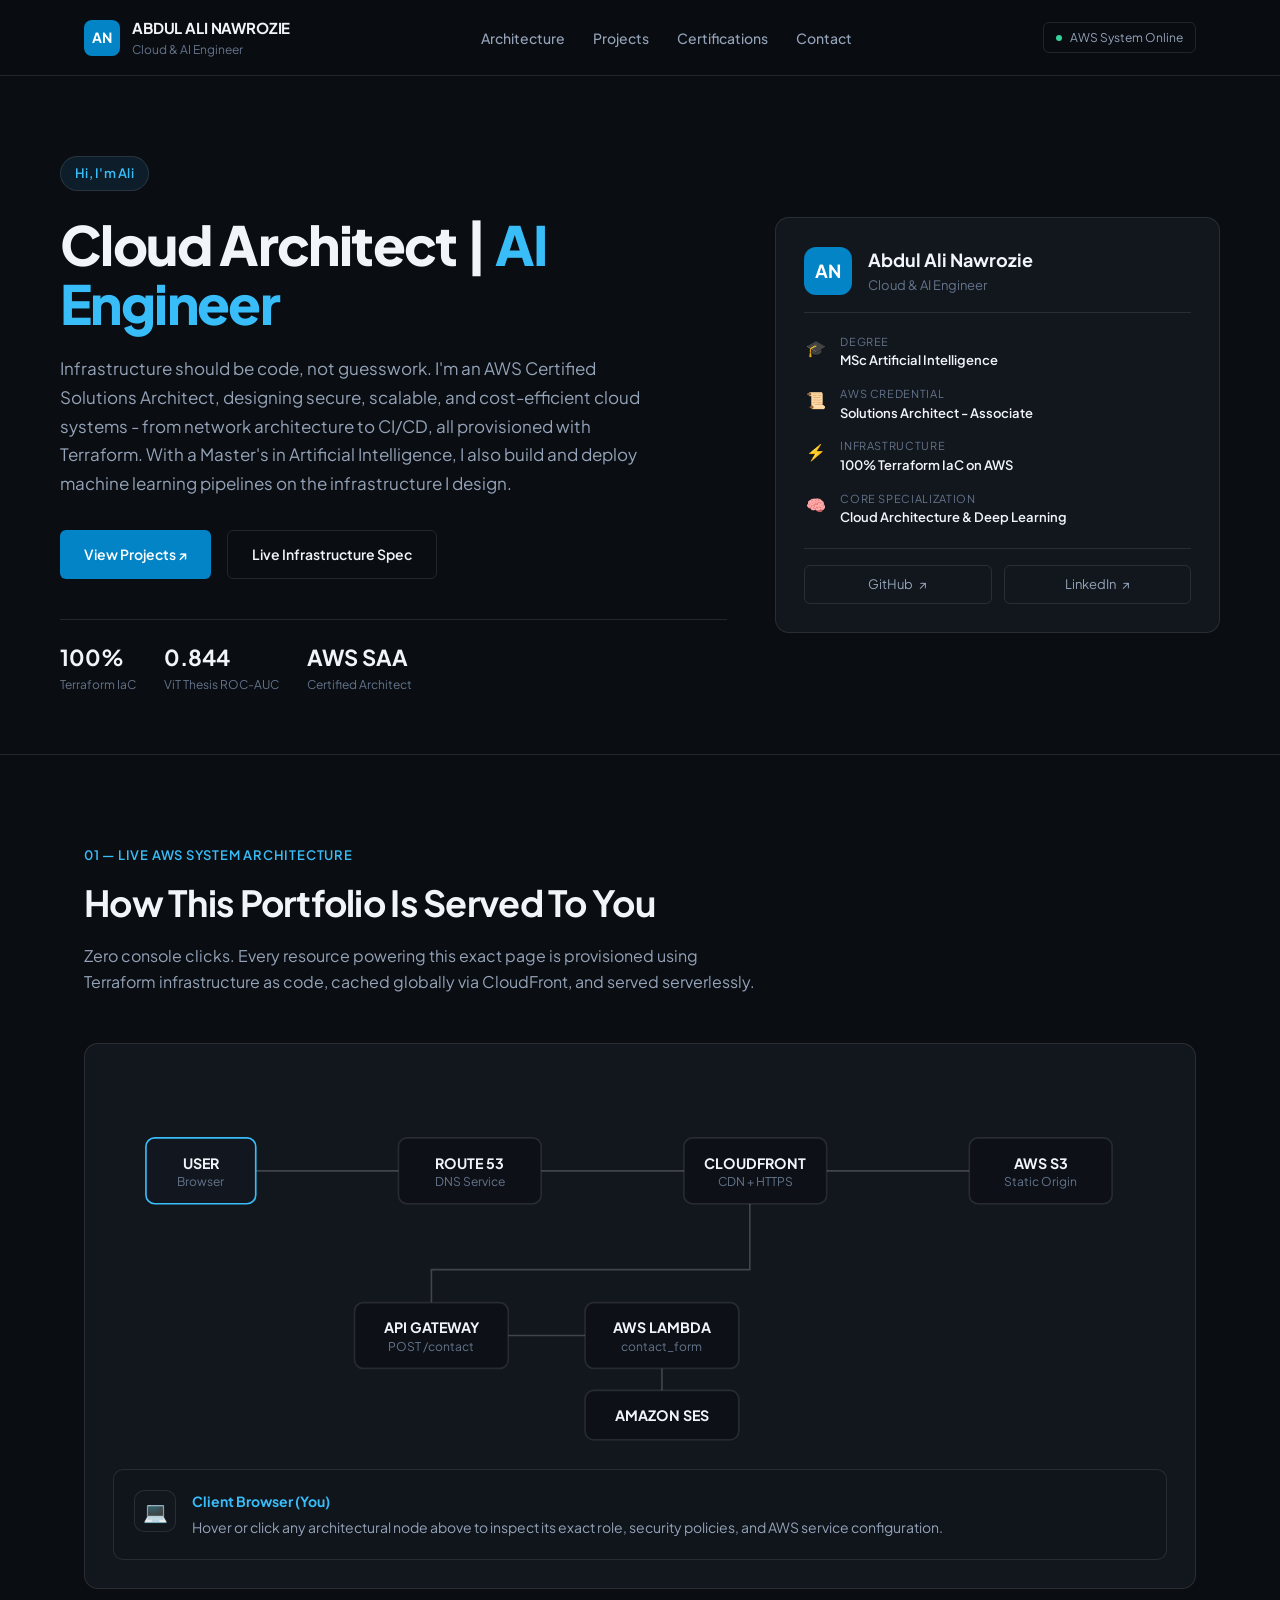
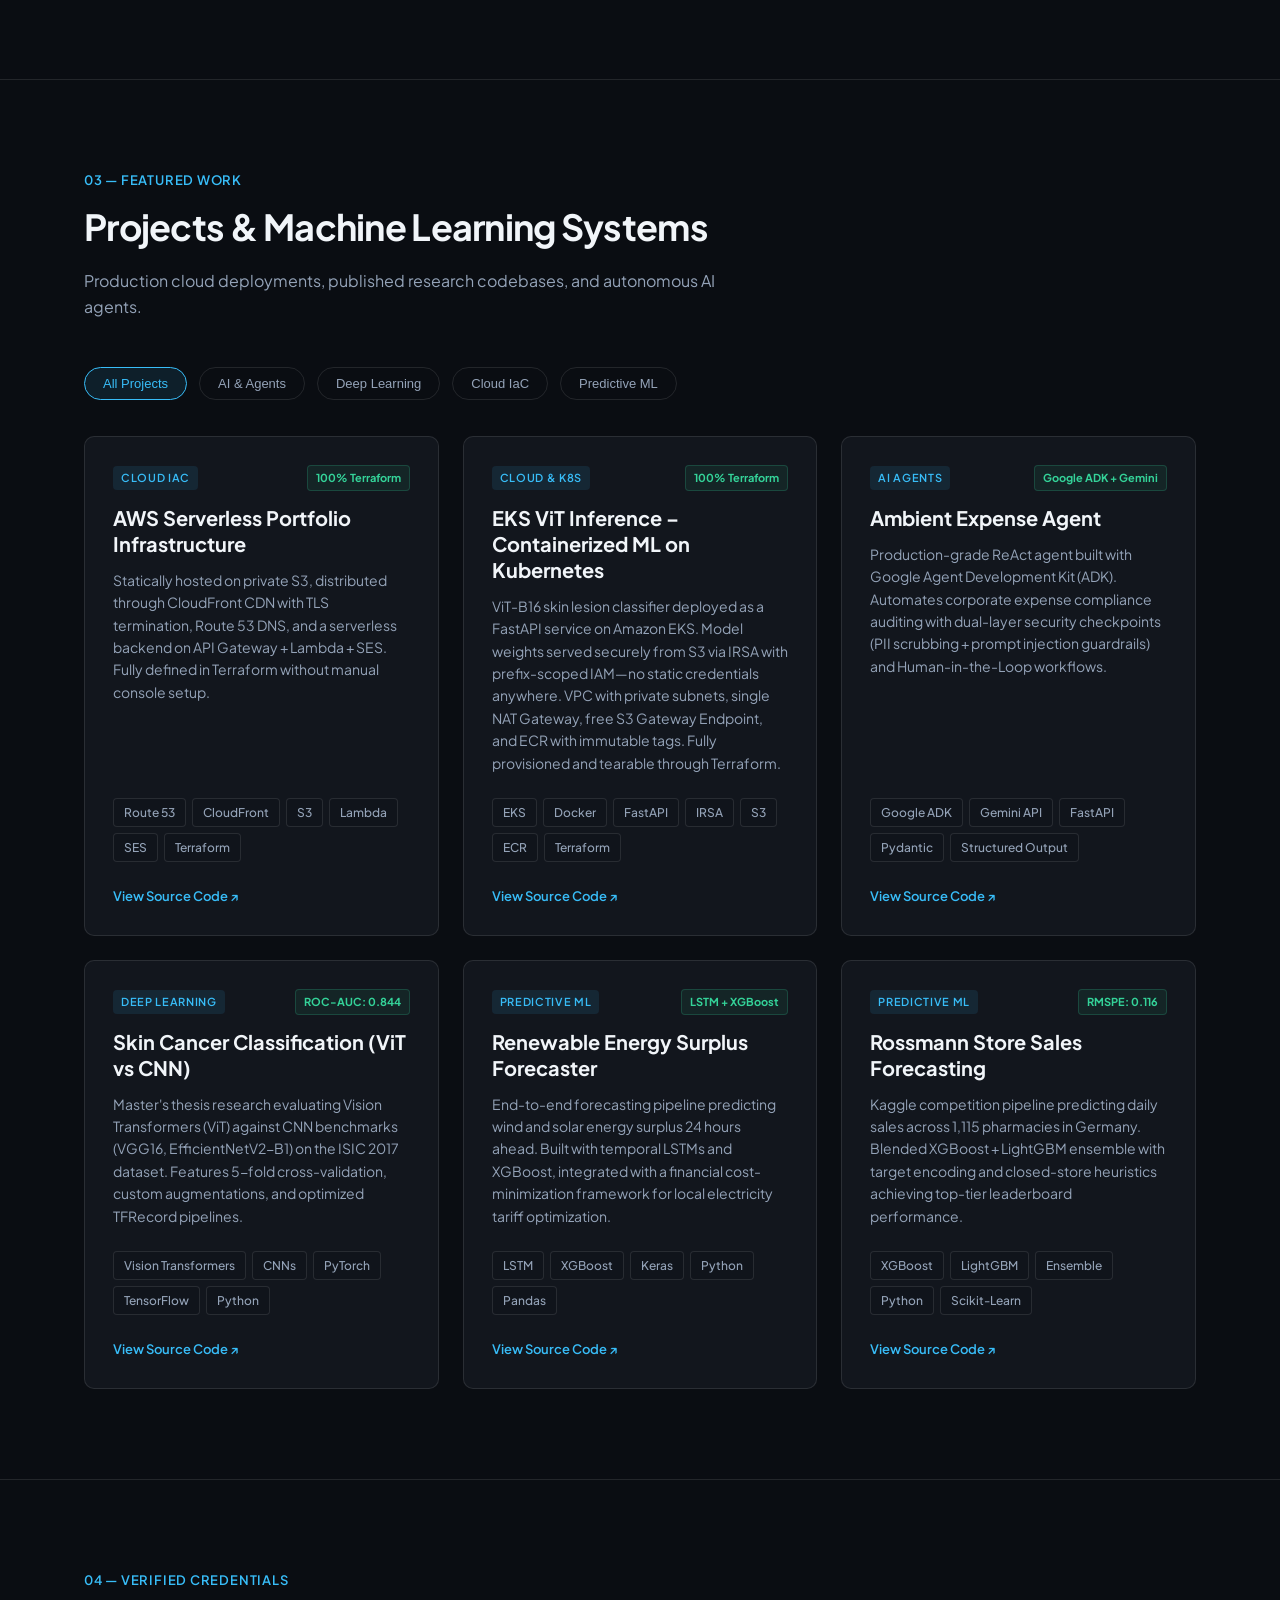
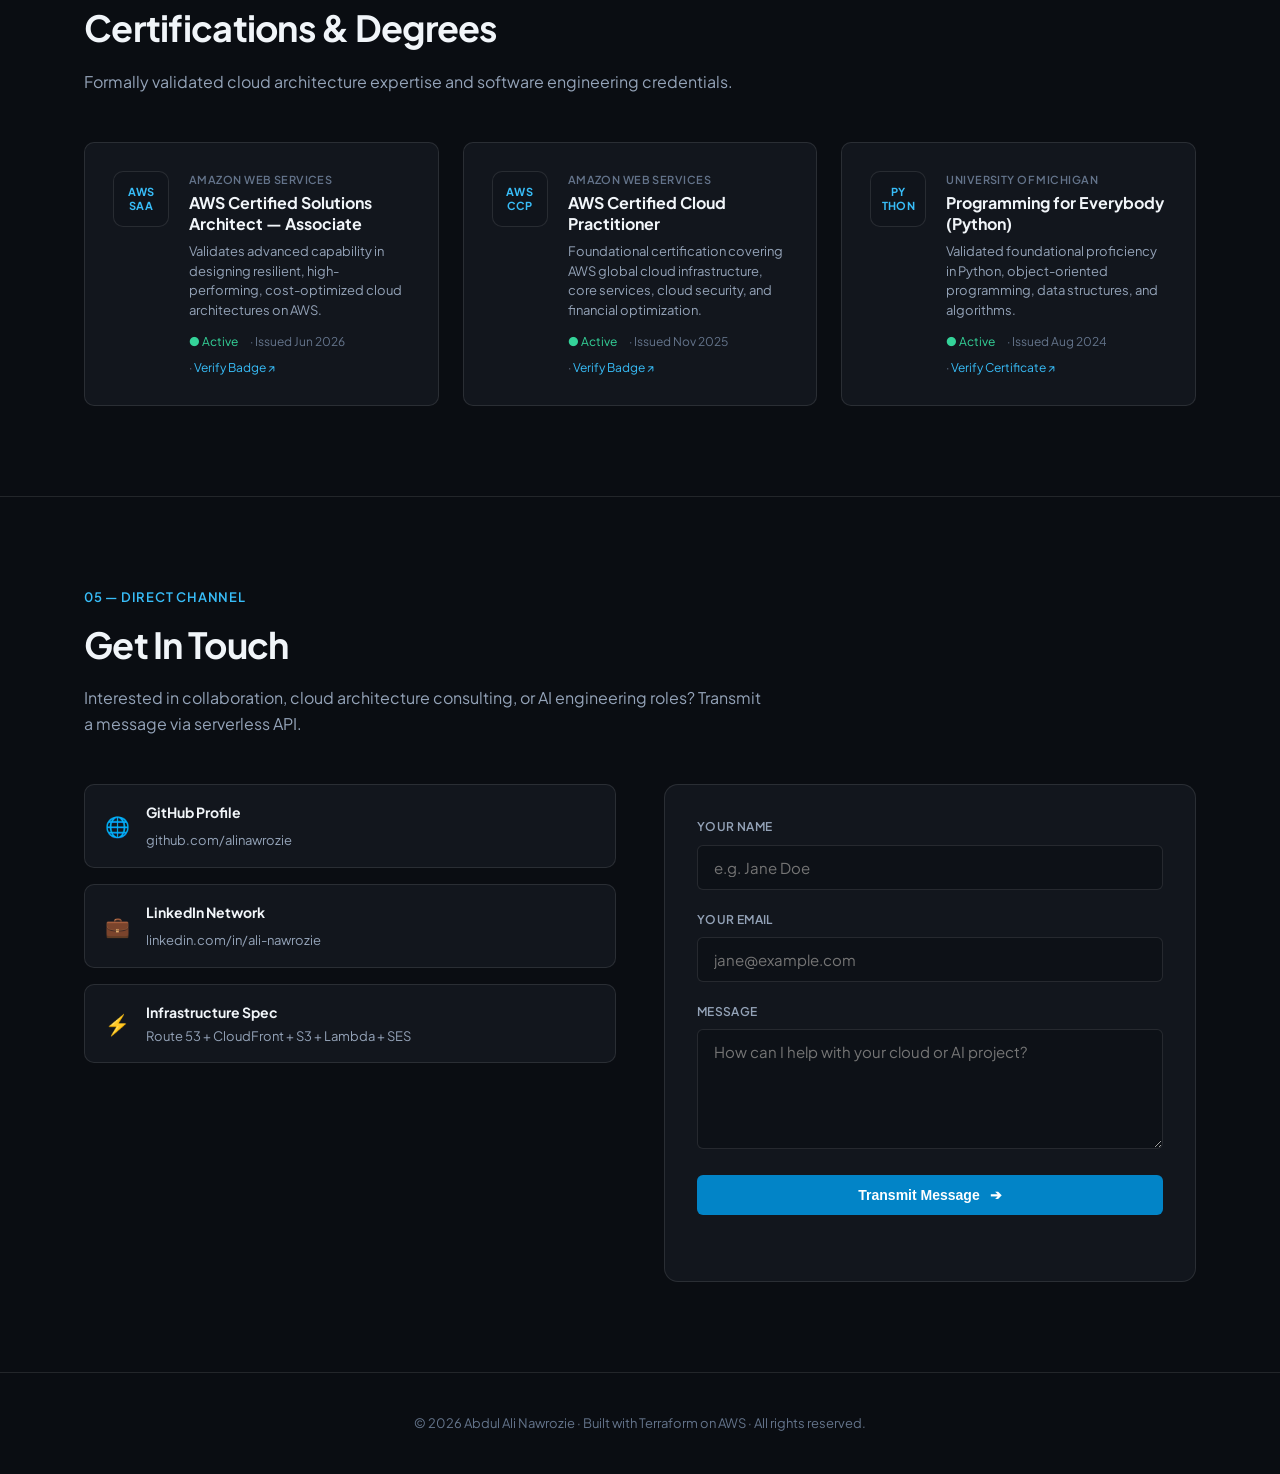
==== commit 37270869: "Kubernetes Project Card" ====
--- a/frontend/index.html
+++ b/frontend/index.html
@@ -369,6 +369,33 @@
               <span class="tech-tag">Terraform</span>
             </div>
             <a href="https://github.com/alinawrozie/agentic-portfolio" target="_blank" rel="noopener"
+              class="project-link">
+              View Source Code ↗
+            </a>
+          </article>
+          <article class="project-card" data-category="cloud">
+            <div class="project-header">
+              <span class="project-category">Cloud & K8s</span>
+              <span class="metric-badge">100% Terraform</span>
+            </div>
+            <h3 class="project-title">EKS ViT Inference – Containerized ML on Kubernetes</h3>
+            <p class="project-desc">
+              ViT-B16 skin lesion classifier deployed as a FastAPI service on Amazon EKS.
+              Model weights served securely from S3 via IRSA with prefix-scoped IAM—no
+              static credentials anywhere. VPC with private subnets, single NAT Gateway,
+              free S3 Gateway Endpoint, and ECR with immutable tags. Fully provisioned
+              and tearable through Terraform.
+            </p>
+            <div class="project-stack">
+              <span class="tech-tag">EKS</span>
+              <span class="tech-tag">Docker</span>
+              <span class="tech-tag">FastAPI</span>
+              <span class="tech-tag">IRSA</span>
+              <span class="tech-tag">S3</span>
+              <span class="tech-tag">ECR</span>
+              <span class="tech-tag">Terraform</span>
+            </div>
+            <a href="https://github.com/alinawrozie/eks-vit-inference" target="_blank" rel="noopener"
               class="project-link">
               View Source Code ↗
             </a>
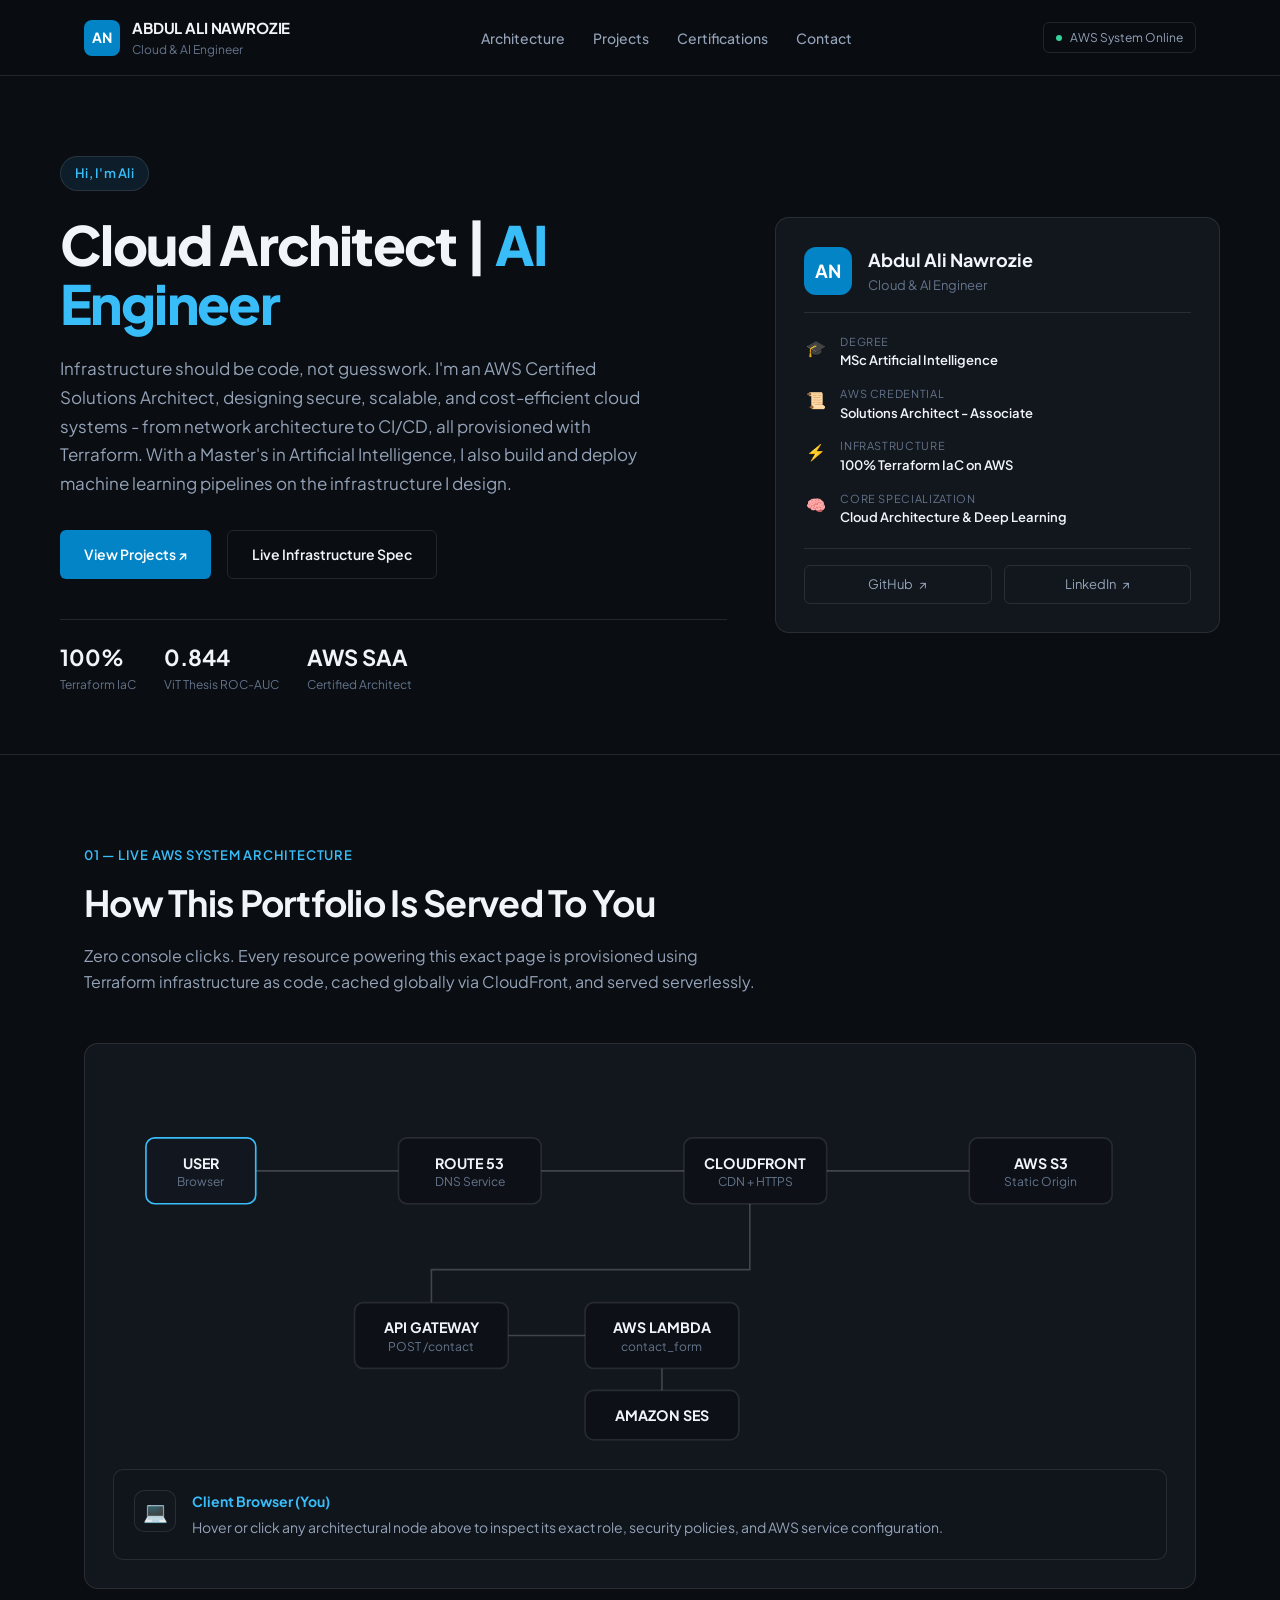
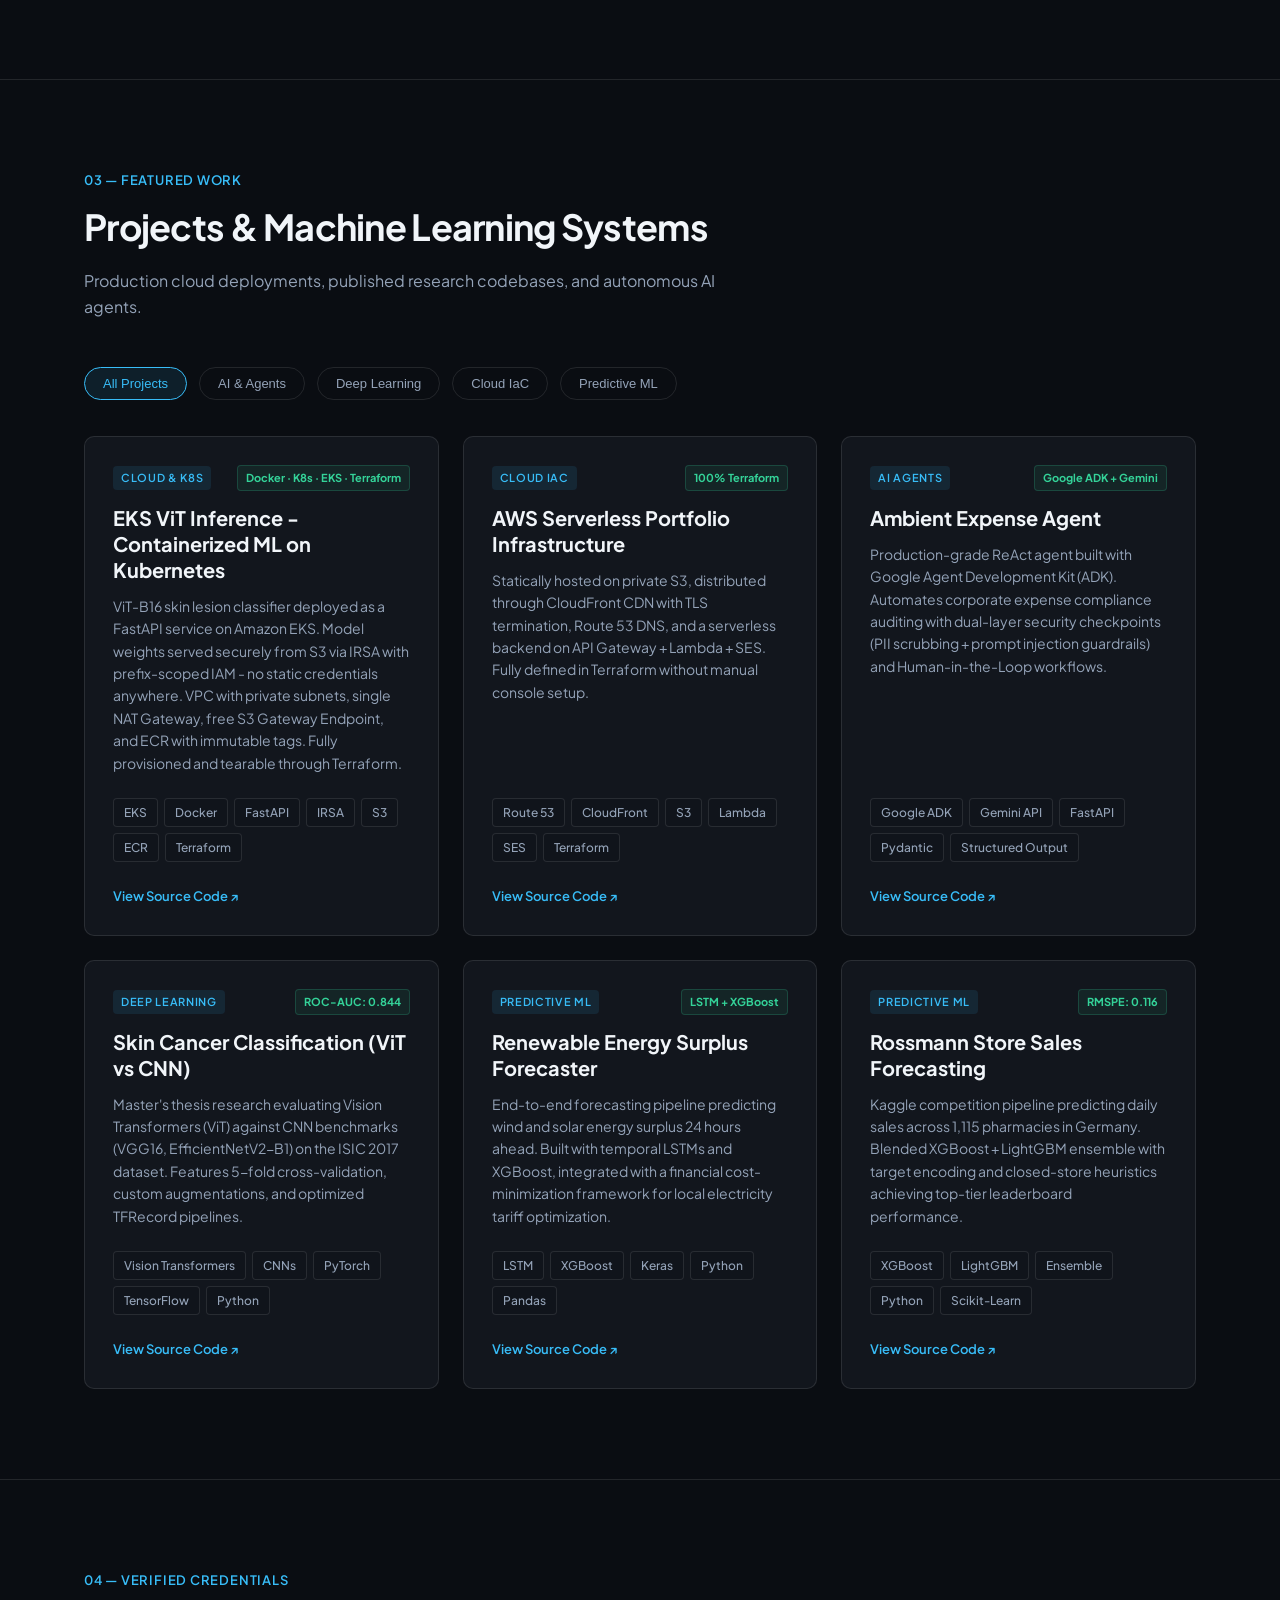
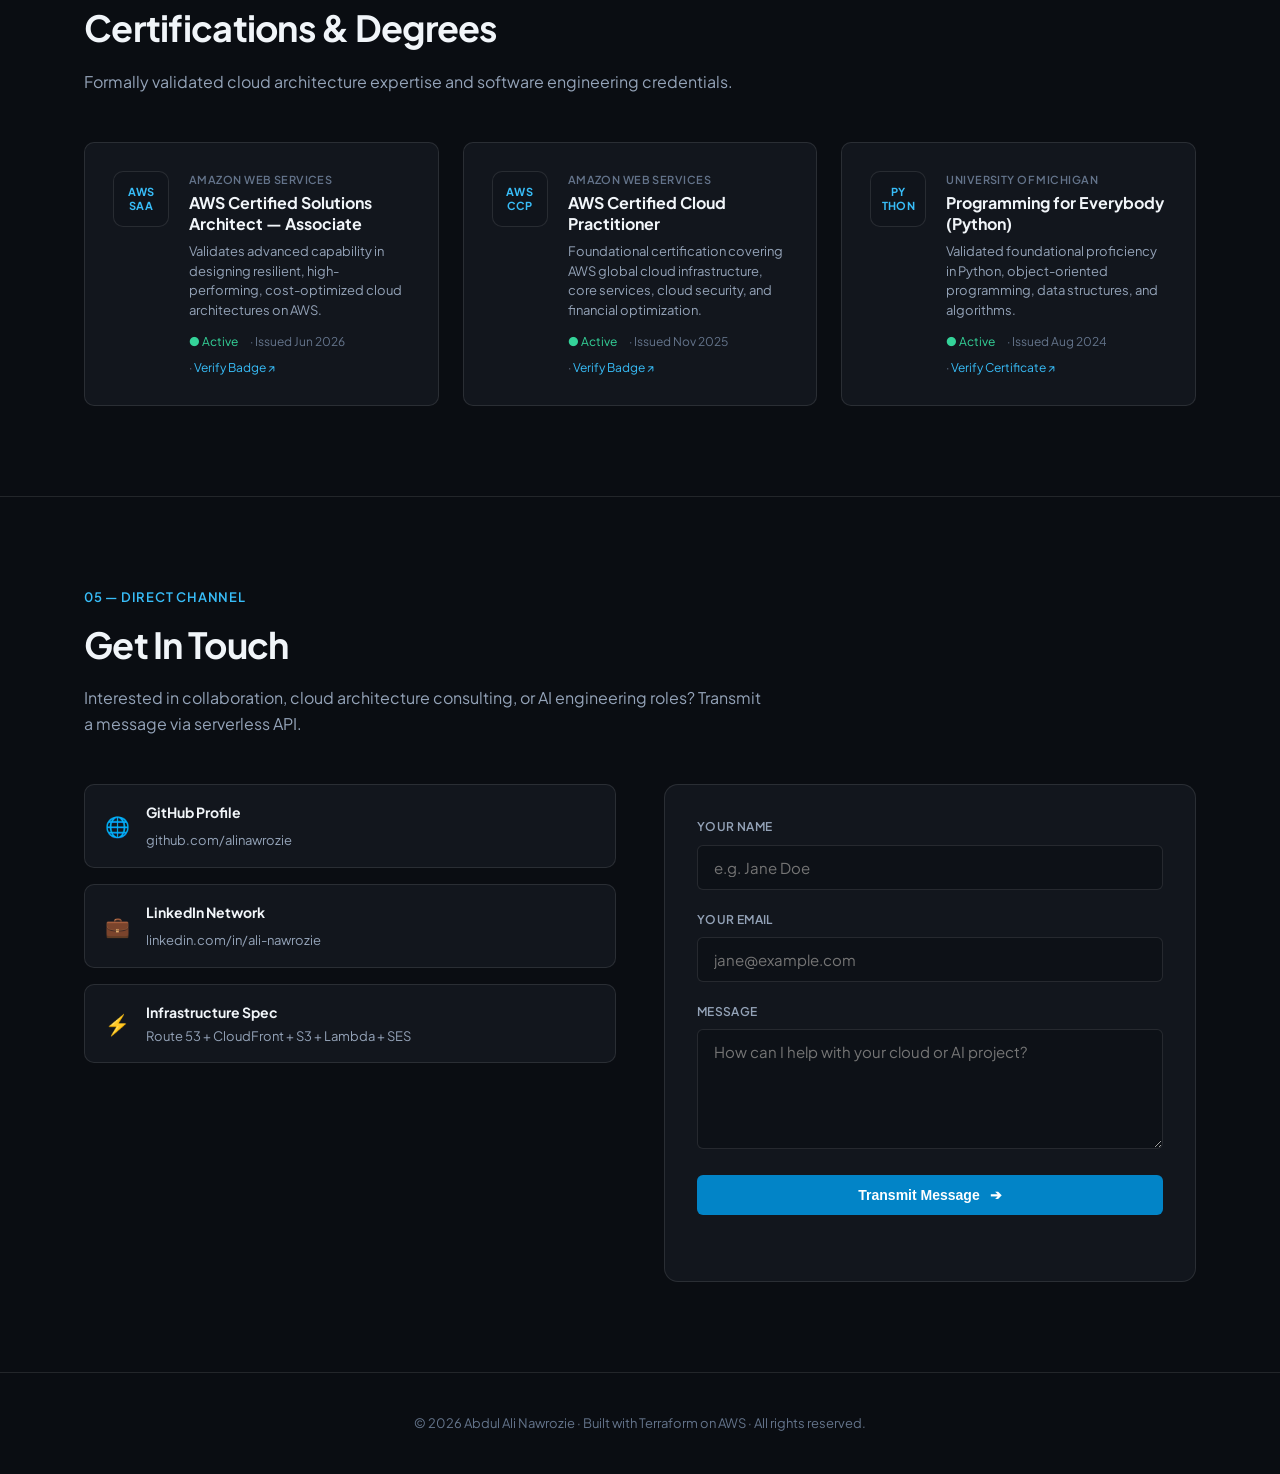
==== commit 72c87623: "Update project card skills" ====
--- a/frontend/index.html
+++ b/frontend/index.html
@@ -351,37 +351,13 @@
           <!-- Project 1 -->
           <article class="project-card" data-category="cloud">
             <div class="project-header">
-              <span class="project-category">Cloud IaC</span>
-              <span class="metric-badge">100% Terraform</span>
-            </div>
-            <h3 class="project-title">AWS Serverless Portfolio Infrastructure</h3>
-            <p class="project-desc">
-              Statically hosted on private S3, distributed through CloudFront CDN with TLS termination, Route 53 DNS,
-              and a serverless backend on API Gateway + Lambda + SES. Fully defined in Terraform without manual console
-              setup.
-            </p>
-            <div class="project-stack">
-              <span class="tech-tag">Route 53</span>
-              <span class="tech-tag">CloudFront</span>
-              <span class="tech-tag">S3</span>
-              <span class="tech-tag">Lambda</span>
-              <span class="tech-tag">SES</span>
-              <span class="tech-tag">Terraform</span>
-            </div>
-            <a href="https://github.com/alinawrozie/agentic-portfolio" target="_blank" rel="noopener"
-              class="project-link">
-              View Source Code ↗
-            </a>
-          </article>
-          <article class="project-card" data-category="cloud">
-            <div class="project-header">
               <span class="project-category">Cloud & K8s</span>
-              <span class="metric-badge">100% Terraform</span>
-            </div>
-            <h3 class="project-title">EKS ViT Inference – Containerized ML on Kubernetes</h3>
+              <span class="metric-badge">Docker · K8s · EKS · Terraform</span>
+            </div>
+            <h3 class="project-title">EKS ViT Inference - Containerized ML on Kubernetes</h3>
             <p class="project-desc">
               ViT-B16 skin lesion classifier deployed as a FastAPI service on Amazon EKS.
-              Model weights served securely from S3 via IRSA with prefix-scoped IAM—no
+              Model weights served securely from S3 via IRSA with prefix-scoped IAM - no
               static credentials anywhere. VPC with private subnets, single NAT Gateway,
               free S3 Gateway Endpoint, and ECR with immutable tags. Fully provisioned
               and tearable through Terraform.
@@ -402,6 +378,32 @@
           </article>
 
           <!-- Project 2 -->
+          <article class="project-card" data-category="cloud">
+            <div class="project-header">
+              <span class="project-category">Cloud IaC</span>
+              <span class="metric-badge">100% Terraform</span>
+            </div>
+            <h3 class="project-title">AWS Serverless Portfolio Infrastructure</h3>
+            <p class="project-desc">
+              Statically hosted on private S3, distributed through CloudFront CDN with TLS termination, Route 53 DNS,
+              and a serverless backend on API Gateway + Lambda + SES. Fully defined in Terraform without manual console
+              setup.
+            </p>
+            <div class="project-stack">
+              <span class="tech-tag">Route 53</span>
+              <span class="tech-tag">CloudFront</span>
+              <span class="tech-tag">S3</span>
+              <span class="tech-tag">Lambda</span>
+              <span class="tech-tag">SES</span>
+              <span class="tech-tag">Terraform</span>
+            </div>
+            <a href="https://github.com/alinawrozie/agentic-portfolio" target="_blank" rel="noopener"
+              class="project-link">
+              View Source Code ↗
+            </a>
+          </article>
+
+          <!-- Project 3 -->
           <article class="project-card" data-category="ai-agents">
             <div class="project-header">
               <span class="project-category">AI Agents</span>
@@ -426,7 +428,7 @@
             </a>
           </article>
 
-          <!-- Project 3 -->
+          <!-- Project 4 -->
           <article class="project-card" data-category="deep-learning">
             <div class="project-header">
               <span class="project-category">Deep Learning</span>
@@ -451,7 +453,7 @@
             </a>
           </article>
 
-          <!-- Project 4 -->
+          <!-- Project 5 -->
           <article class="project-card" data-category="predictive-ml">
             <div class="project-header">
               <span class="project-category">Predictive ML</span>
@@ -476,7 +478,7 @@
             </a>
           </article>
 
-          <!-- Project 5 -->
+          <!-- Project 6 -->
           <article class="project-card" data-category="predictive-ml">
             <div class="project-header">
               <span class="project-category">Predictive ML</span>
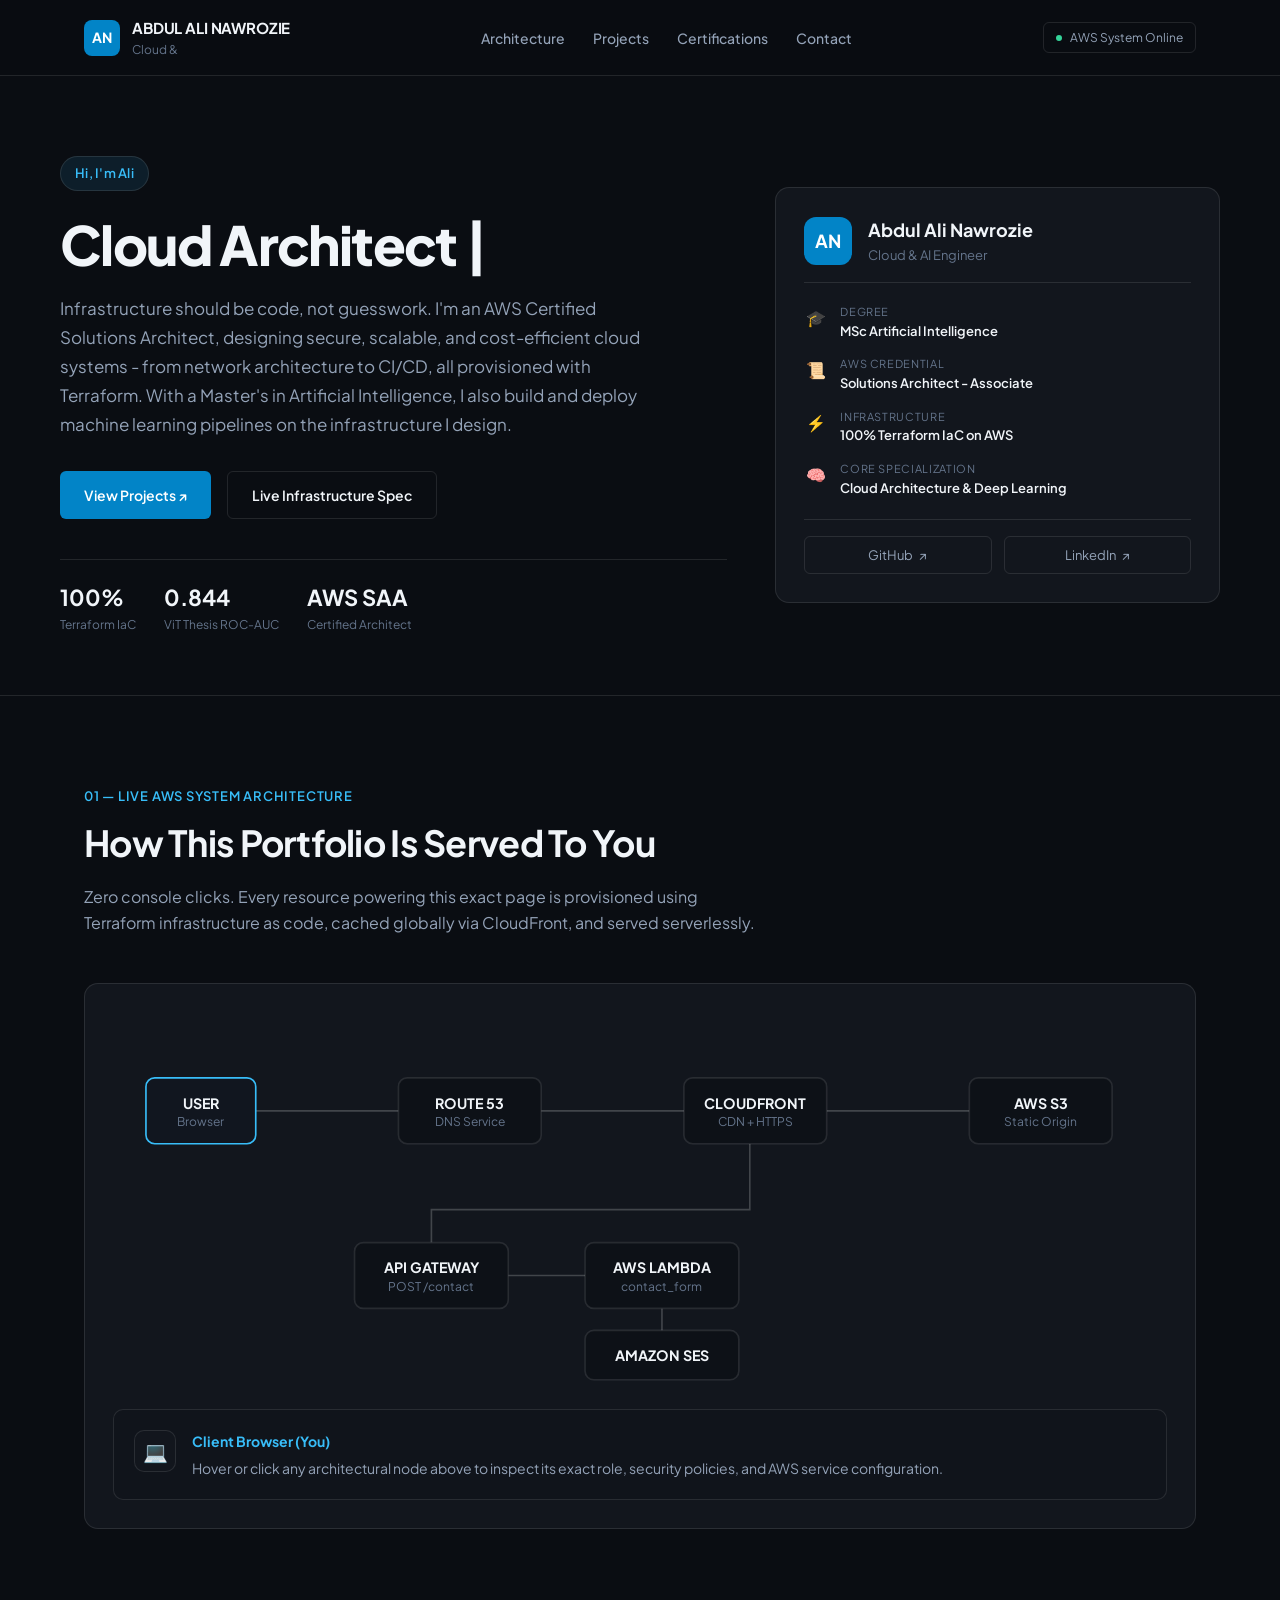
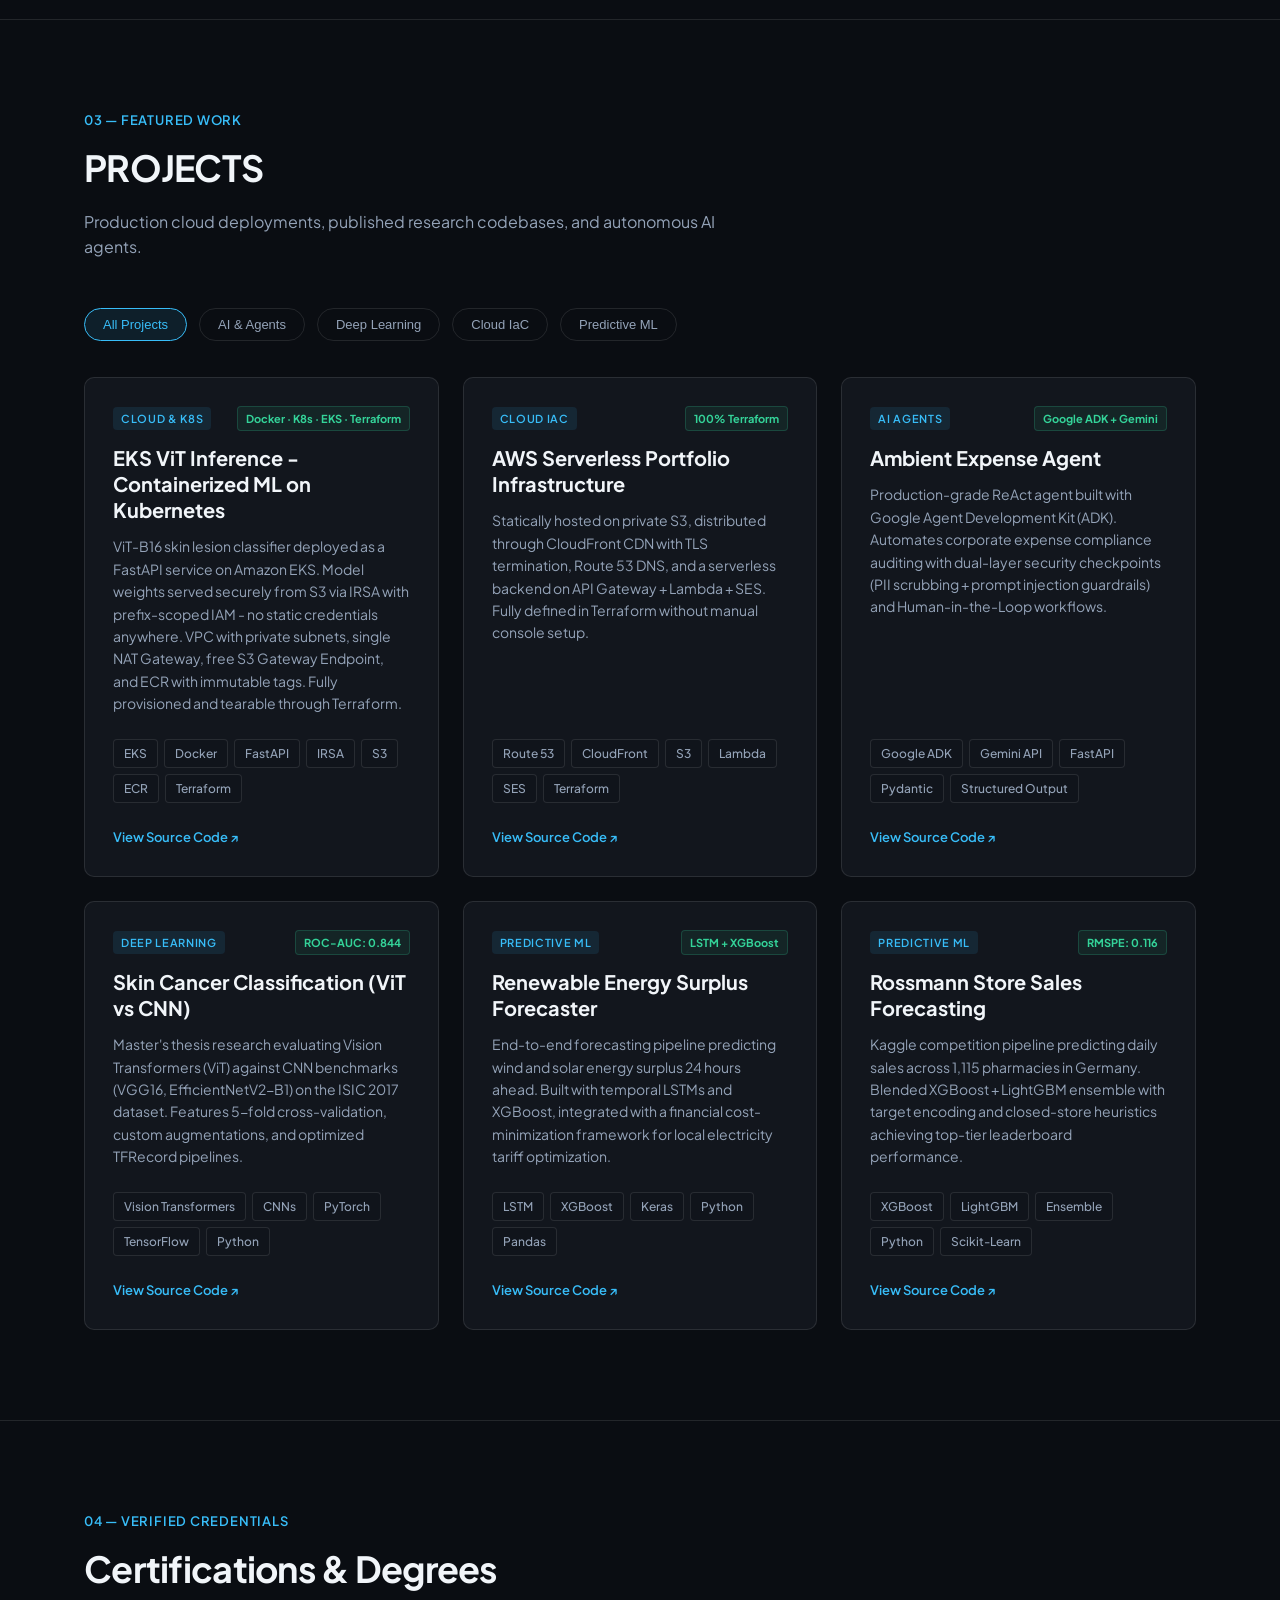
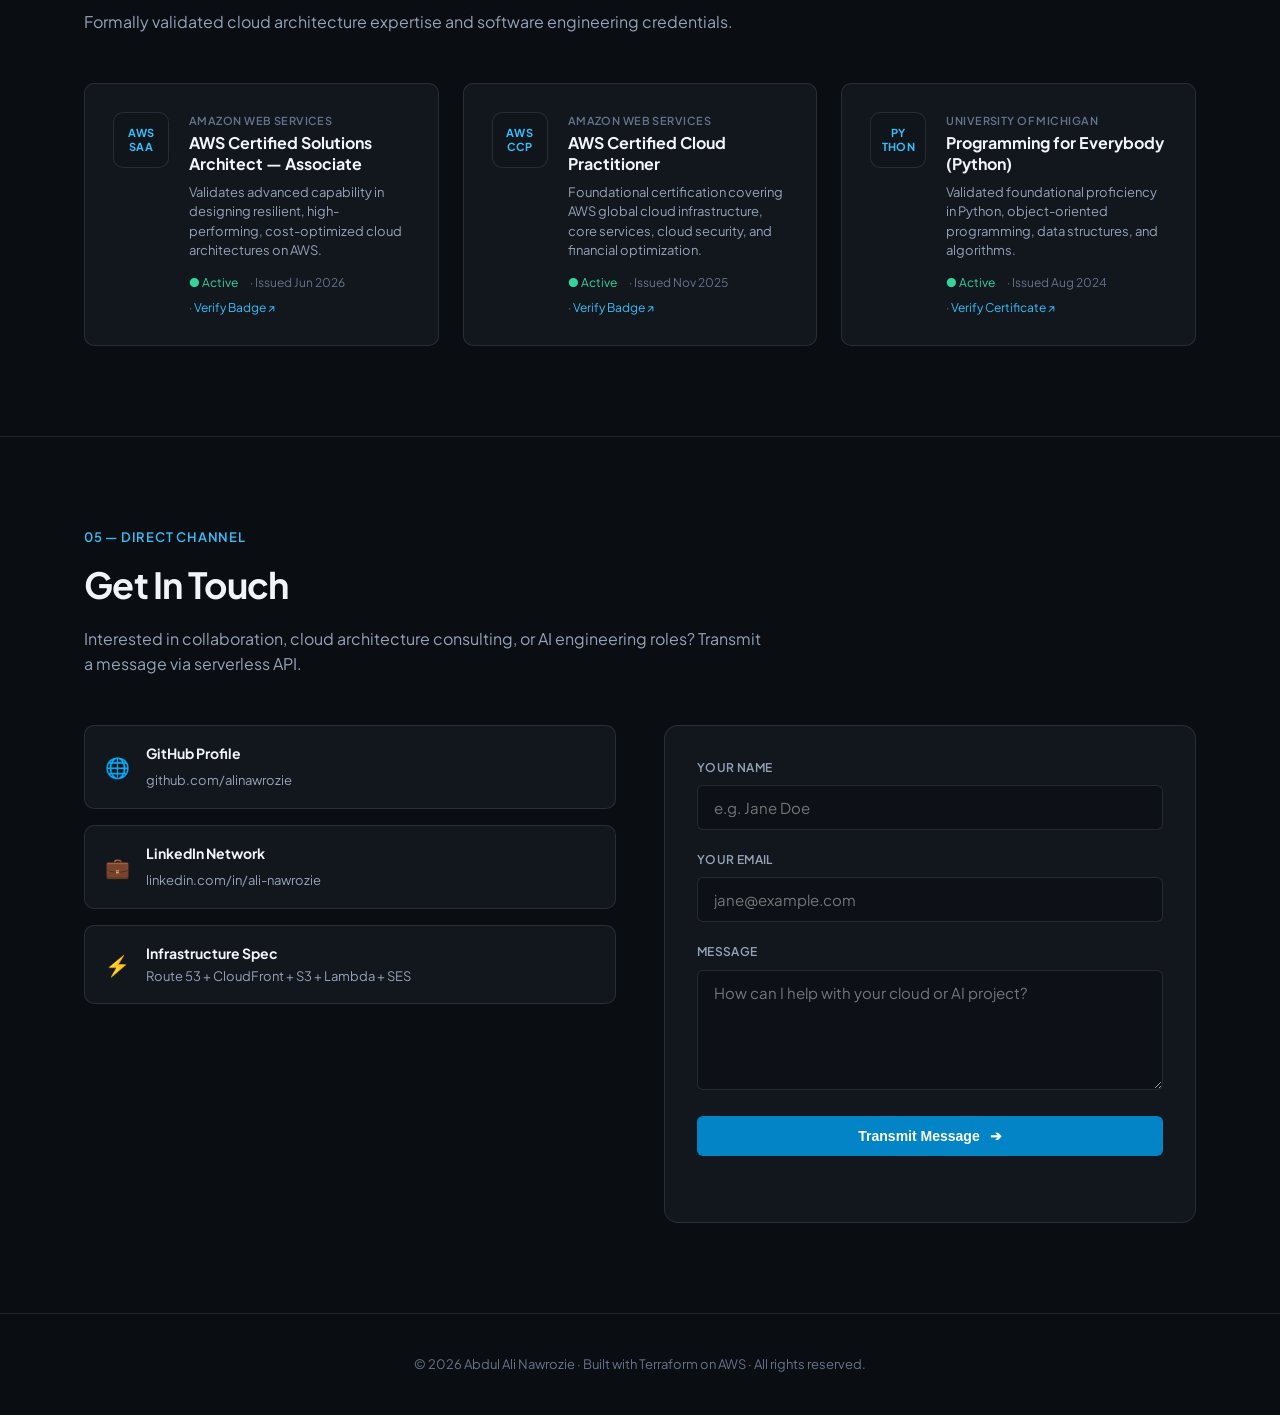
==== commit c4cf758a: "chore(frontend): update page title and hero branding" ====
--- a/frontend/index.html
+++ b/frontend/index.html
@@ -4,7 +4,7 @@
 <head>
   <meta charset="UTF-8">
   <meta name="viewport" content="width=device-width, initial-scale=1.0">
-  <title>Abdul Ali Nawrozie - Cloud & AI Engineer</title>
+  <title>Abdul Ali Nawrozie - Solutions Architect</title>
   <meta name="description"
     content="Portfolio of Abdul Ali Nawrozie - Cloud & AI Engineer. AWS Certified Solutions Architect Associate & MSc in Artificial Intelligence. Production-grade AWS infrastructure and AI agents.">
 
@@ -23,7 +23,7 @@
         <div class="brand-avatar">AN</div>
         <div class="brand-text">
           <span class="brand-name">ABDUL ALI NAWROZIE</span>
-          <span class="brand-title">Cloud &amp; AI Engineer</span>
+          <span class="brand-title">Cloud &amp; <!-- AI Engineer --> </span>
         </div>
       </a>
 
@@ -57,7 +57,7 @@
         </div>
 
         <h1 class="hero__title">
-          Cloud Architect | <span class="gradient-text">AI Engineer</span>
+          Cloud Architect | <span class="gradient-text"> <!-- AI Engineer --></span>
         </h1>
 
         <p class="hero__subtitle">
@@ -332,7 +332,7 @@
       <div class="container">
         <div class="section-header">
           <span class="section-tag">03 — Featured Work</span>
-          <h2 class="section-title">Projects &amp; Machine Learning Systems</h2>
+          <h2 class="section-title">PROJECTS</h2>
           <p class="section-desc">
             Production cloud deployments, published research codebases, and autonomous AI agents.
           </p>
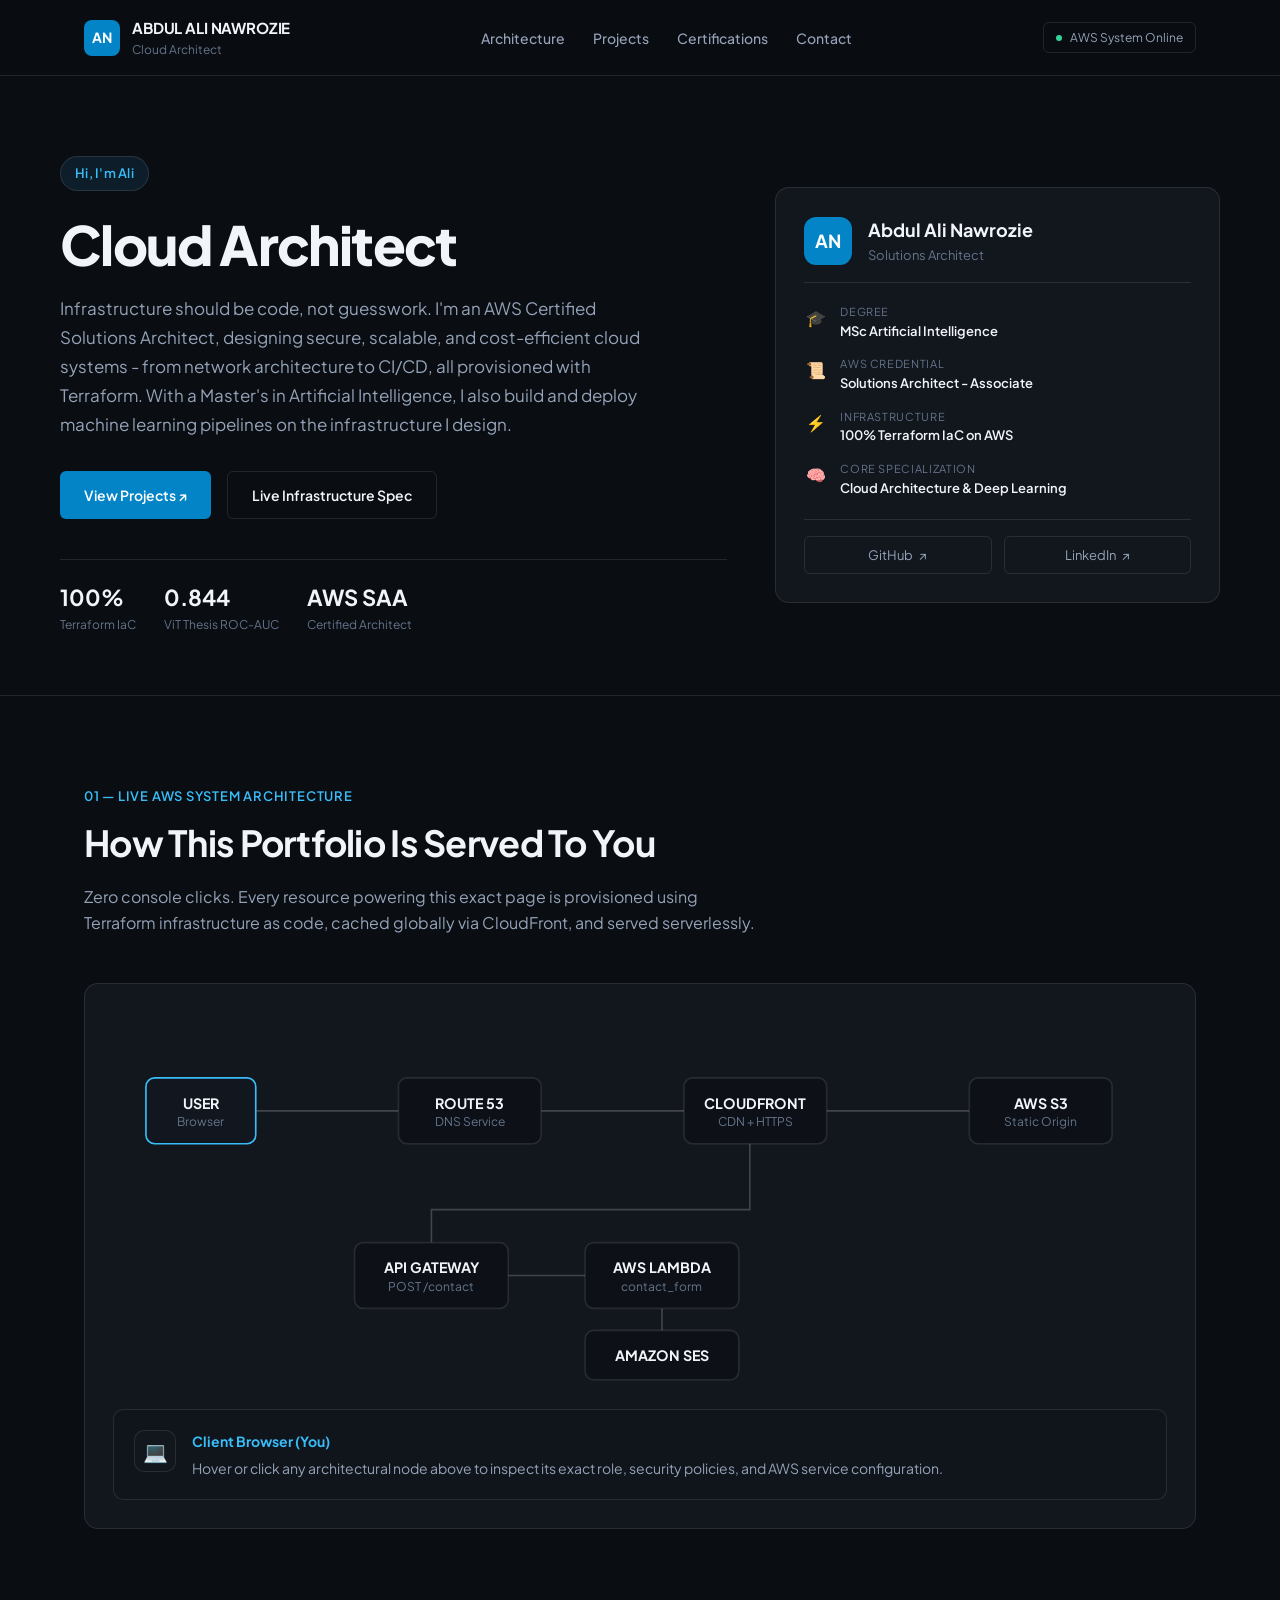
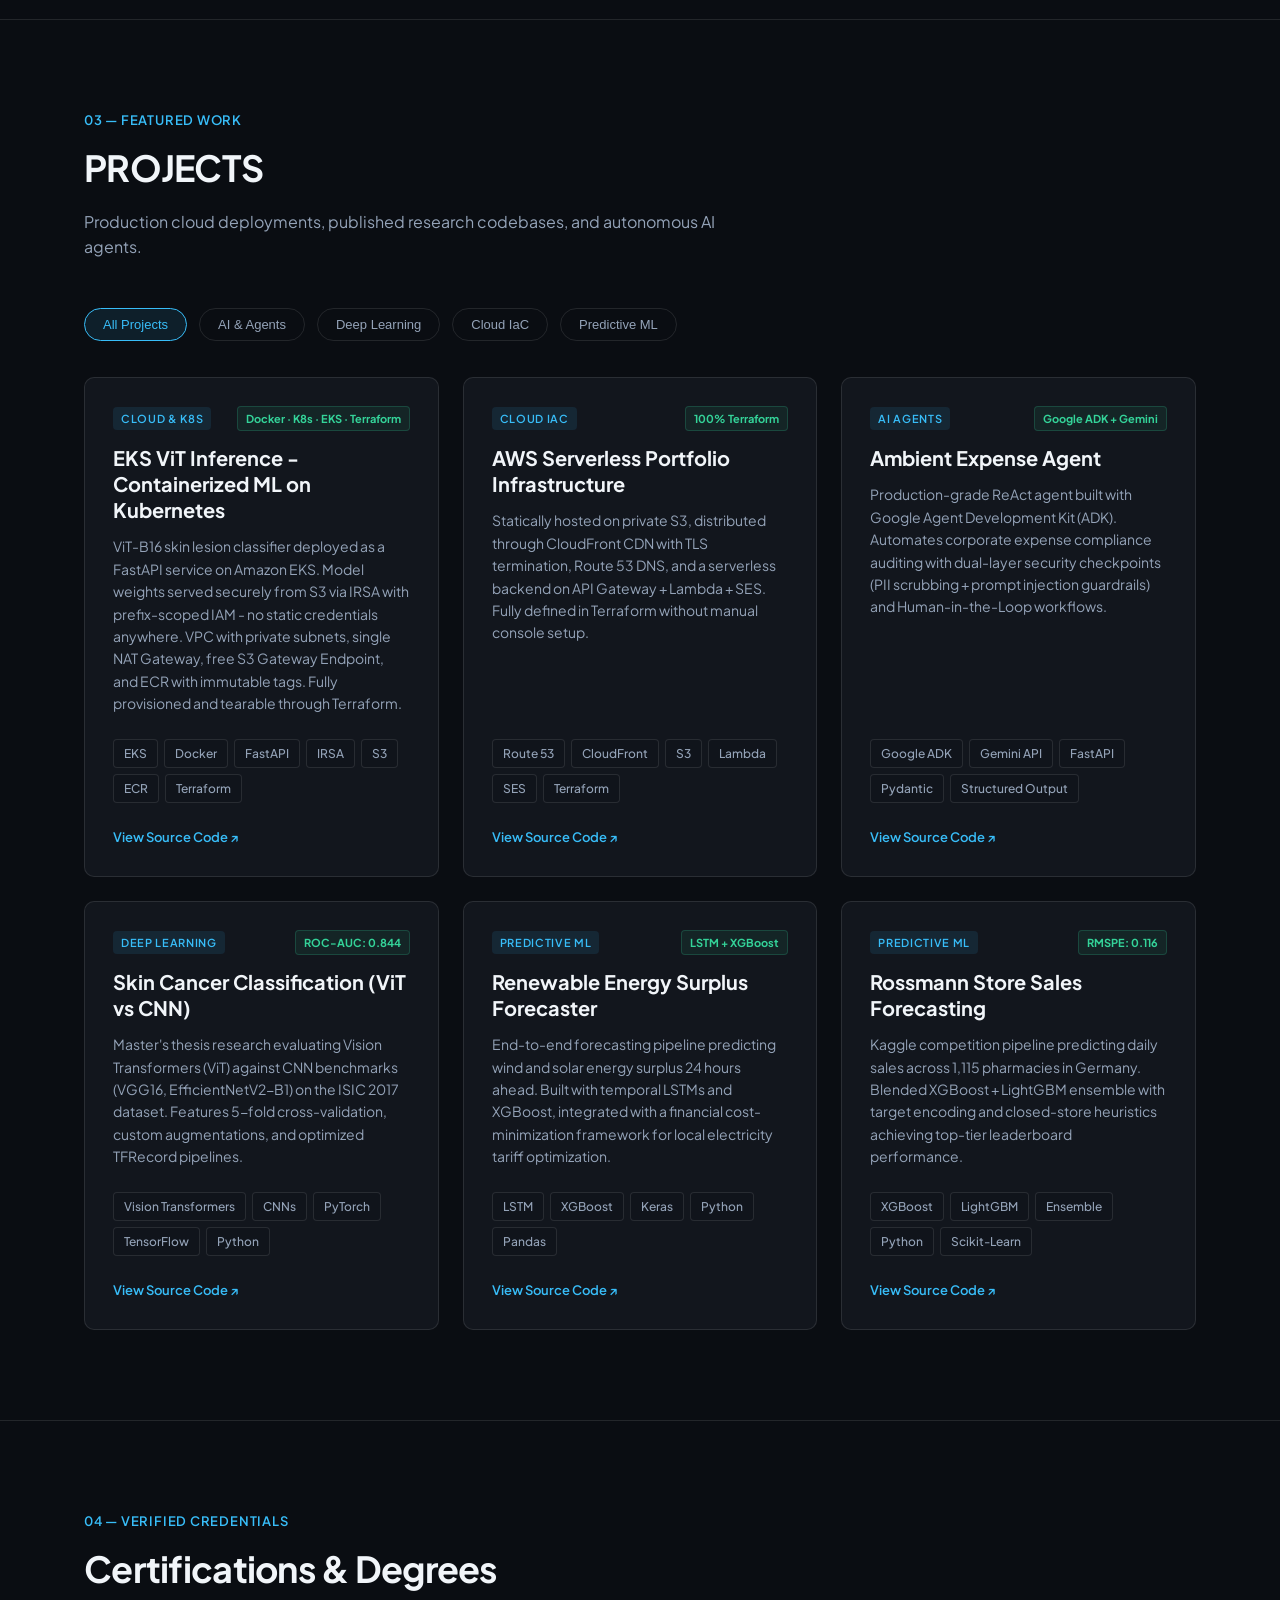
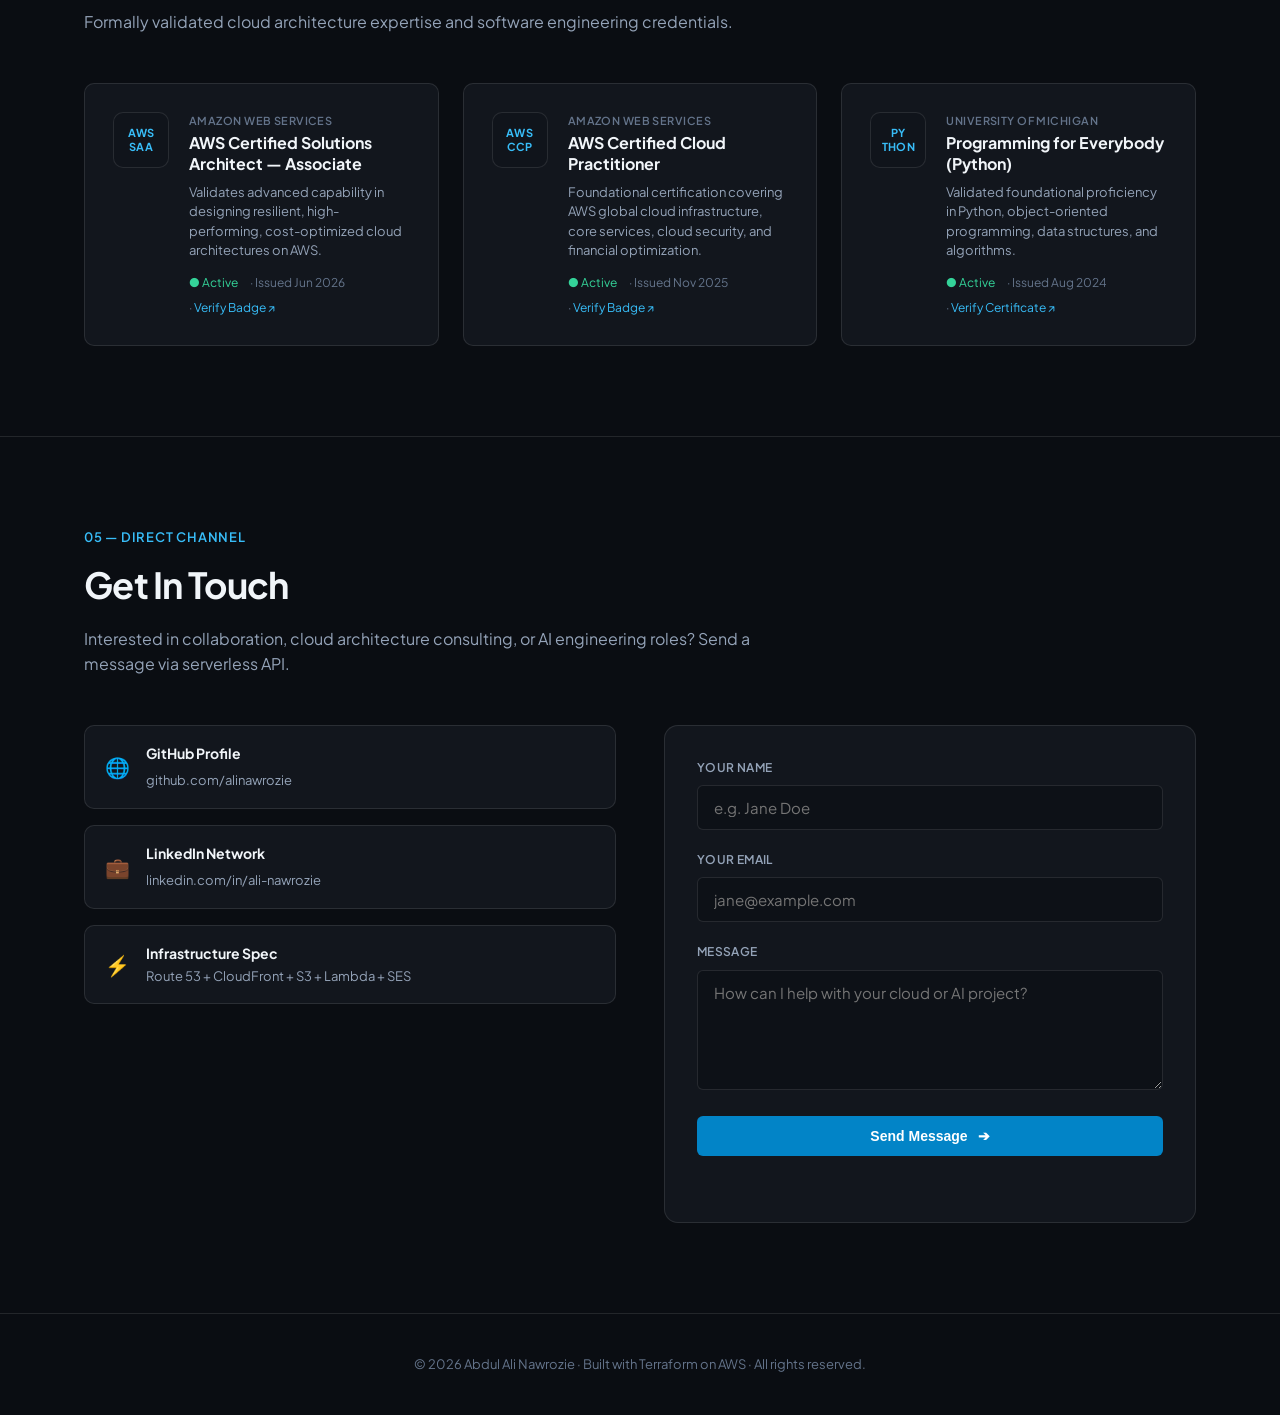
==== commit 8a7cceca: "chore(frontend): update role titles and contact button copy" ====
--- a/frontend/index.html
+++ b/frontend/index.html
@@ -23,7 +23,7 @@
         <div class="brand-avatar">AN</div>
         <div class="brand-text">
           <span class="brand-name">ABDUL ALI NAWROZIE</span>
-          <span class="brand-title">Cloud &amp; <!-- AI Engineer --> </span>
+          <span class="brand-title">Cloud Architect <!-- &amp;  AI Engineer --> </span>
         </div>
       </a>
 
@@ -57,7 +57,7 @@
         </div>
 
         <h1 class="hero__title">
-          Cloud Architect | <span class="gradient-text"> <!-- AI Engineer --></span>
+          Cloud Architect <!-- | <span class="gradient-text">  AI Engineer --></span>
         </h1>
 
         <p class="hero__subtitle">
@@ -95,7 +95,7 @@
             <div class="bio-avatar">AN</div>
             <div class="bio-info">
               <h3 class="bio-name">Abdul Ali Nawrozie</h3>
-              <p class="bio-role">Cloud &amp; AI Engineer</p>
+              <p class="bio-role">Solutions Architect</p>
             </div>
           </div>
 
@@ -594,7 +594,7 @@
           <span class="section-tag">05 — Direct Channel</span>
           <h2 class="section-title">Get In Touch</h2>
           <p class="section-desc">
-            Interested in collaboration, cloud architecture consulting, or AI engineering roles? Transmit a message via
+            Interested in collaboration, cloud architecture consulting, or AI engineering roles? Send a message via
             serverless API.
           </p>
         </div>
@@ -651,7 +651,7 @@
 
             <button type="submit" id="contact-submit" class="btn btn--primary"
               style="width: 100%; justify-content: center;">
-              <span>Transmit Message</span> ➔
+              <span>Send Message</span> ➔
             </button>
 
             <p class="form-status" id="contact-status" role="status" aria-live="polite"></p>
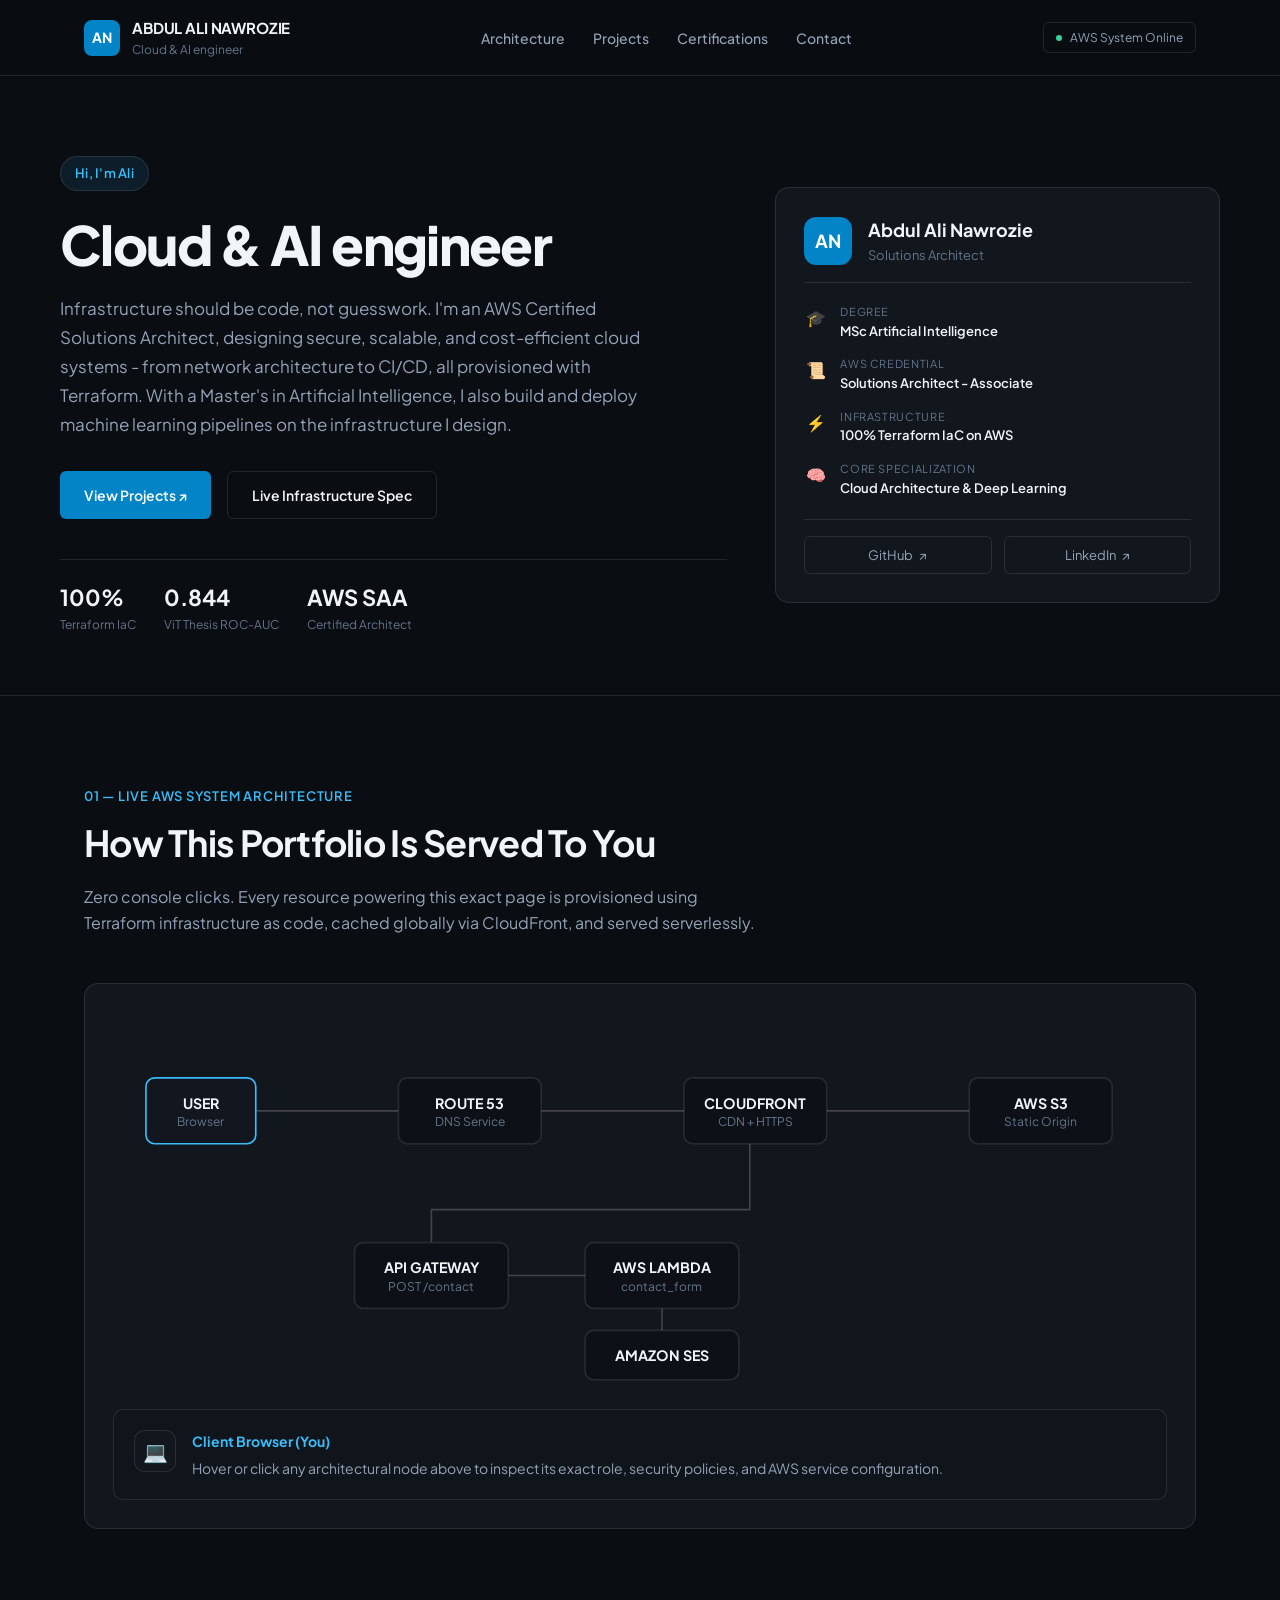
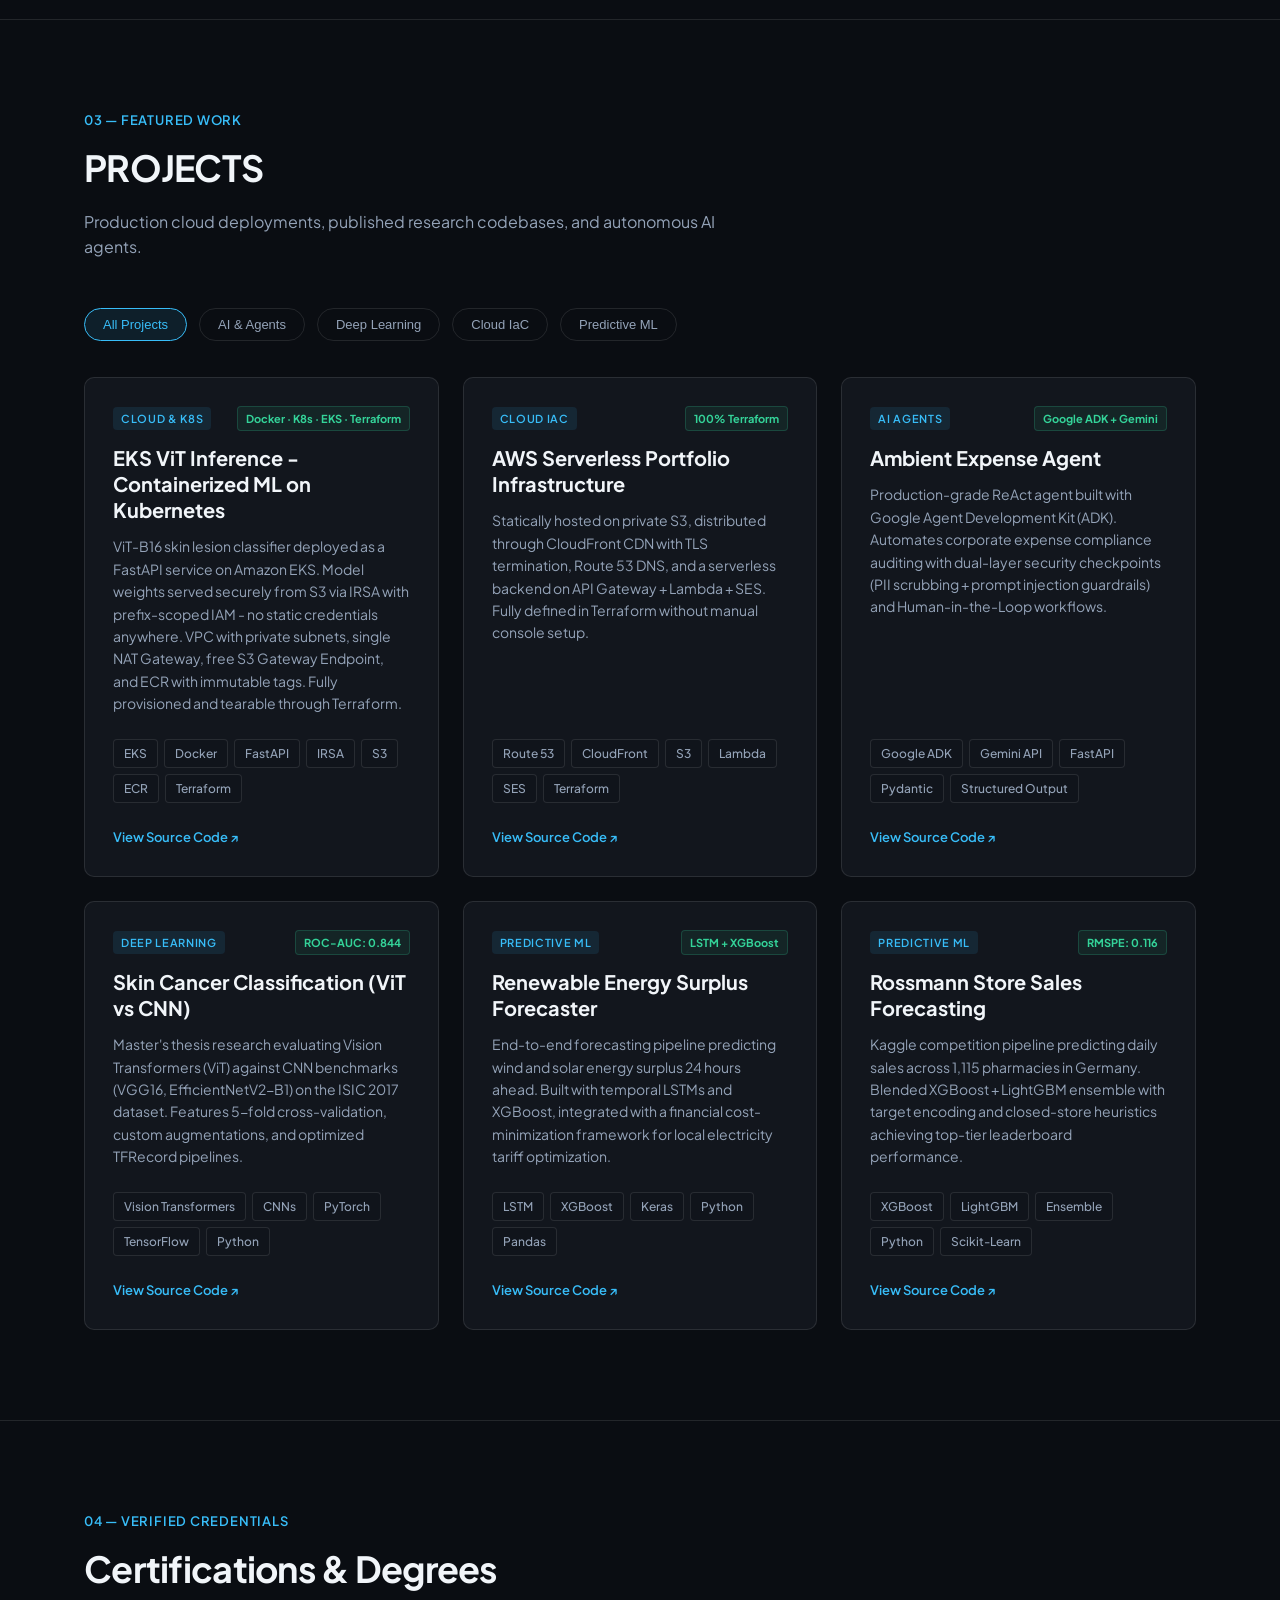
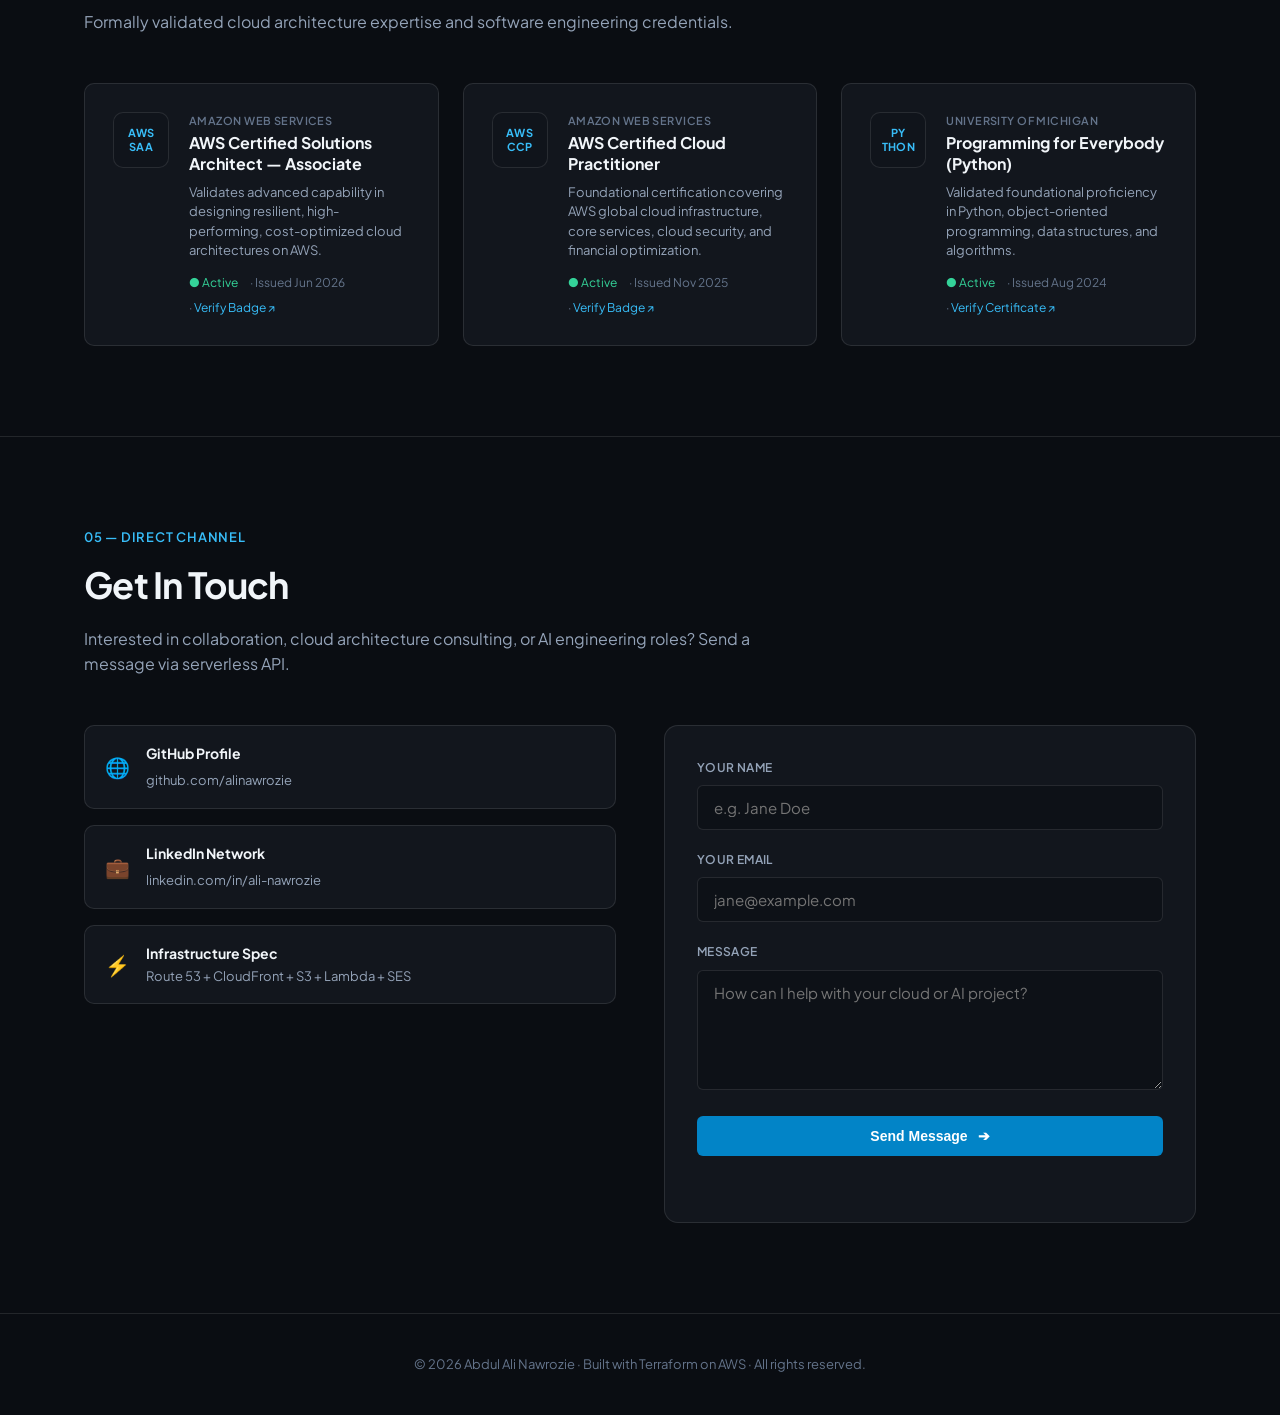
==== commit e6fd6cbc: "Update title to include 'AI engineer'" ====
--- a/frontend/index.html
+++ b/frontend/index.html
@@ -23,7 +23,7 @@
         <div class="brand-avatar">AN</div>
         <div class="brand-text">
           <span class="brand-name">ABDUL ALI NAWROZIE</span>
-          <span class="brand-title">Cloud Architect <!-- &amp;  AI Engineer --> </span>
+          <span class="brand-title">Cloud & AI engineer <!-- &amp;  AI Engineer --> </span>
         </div>
       </a>
 
@@ -57,7 +57,7 @@
         </div>
 
         <h1 class="hero__title">
-          Cloud Architect <!-- | <span class="gradient-text">  AI Engineer --></span>
+          Cloud & AI engineer <!-- | <span class="gradient-text">  AI Engineer --></span>
         </h1>
 
         <p class="hero__subtitle">
@@ -673,4 +673,4 @@
   <script src="script.js"></script>
 </body>
 
-</html>+</html>
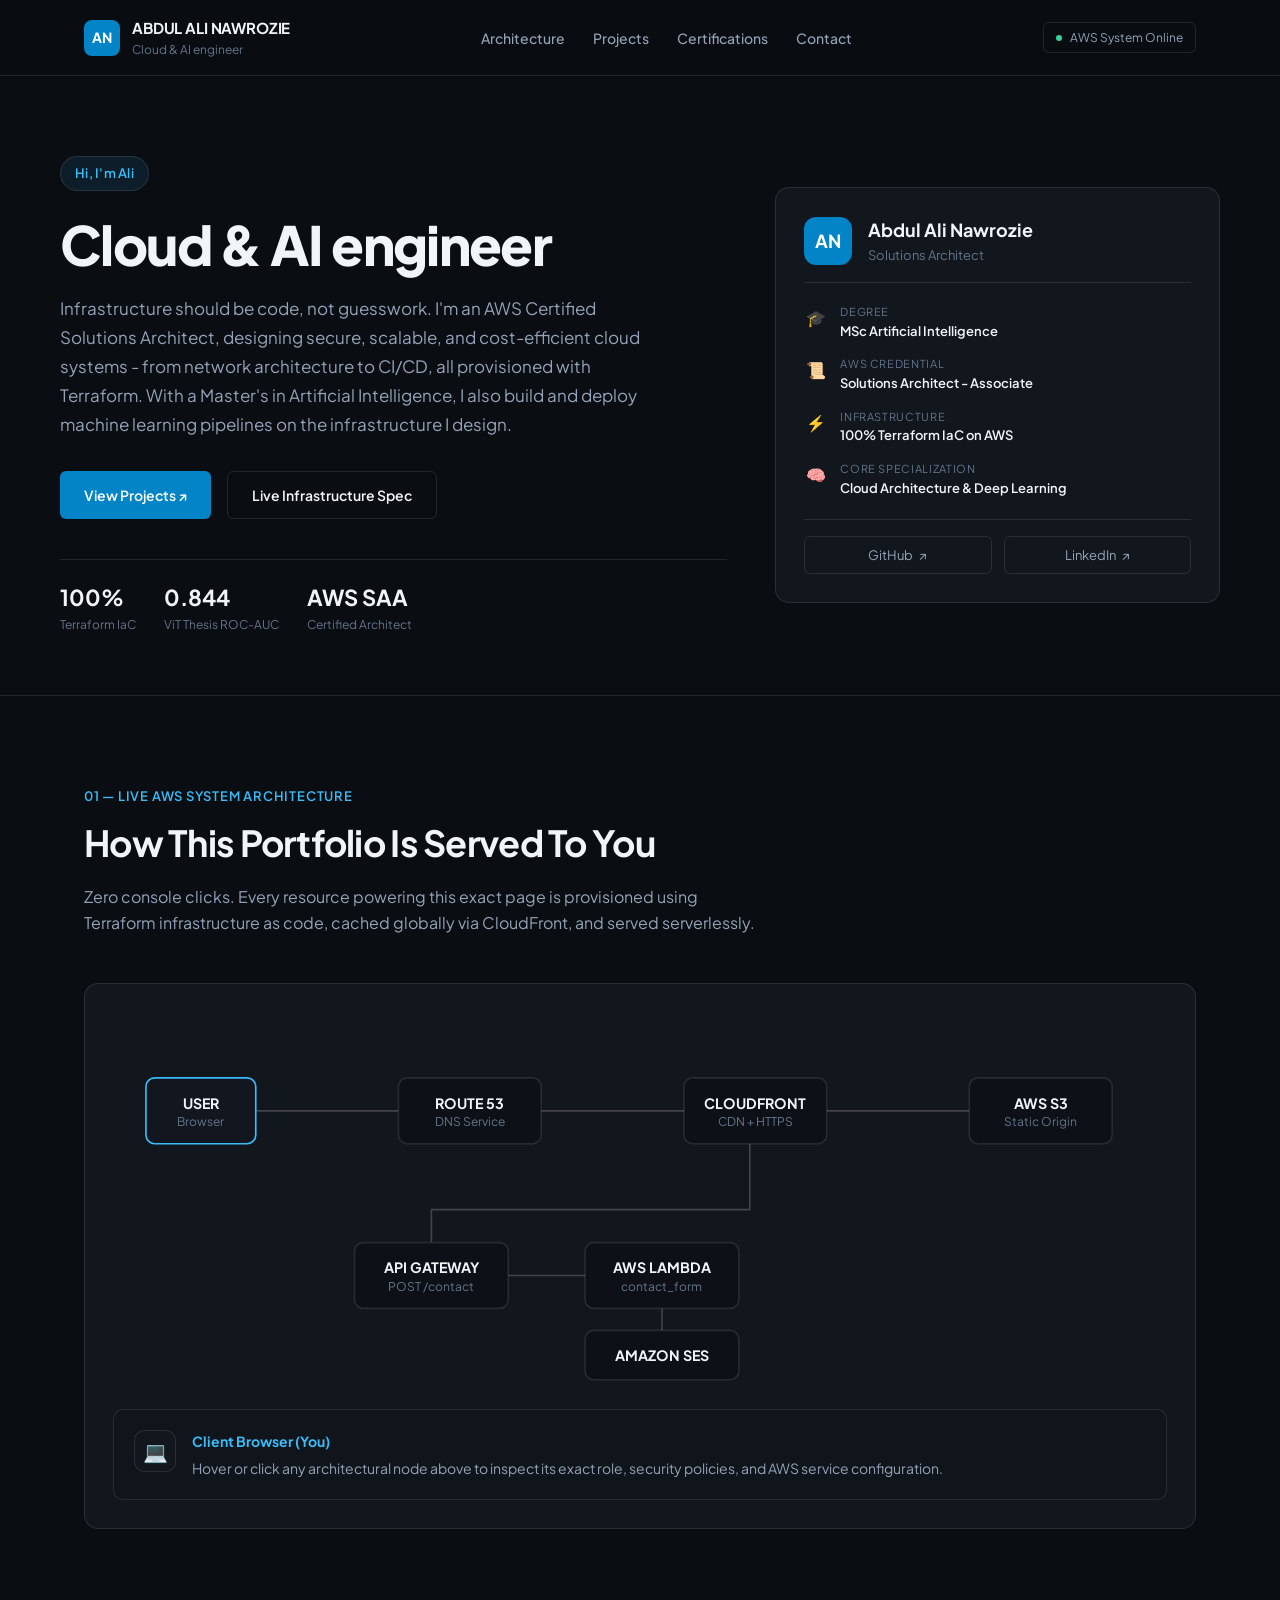
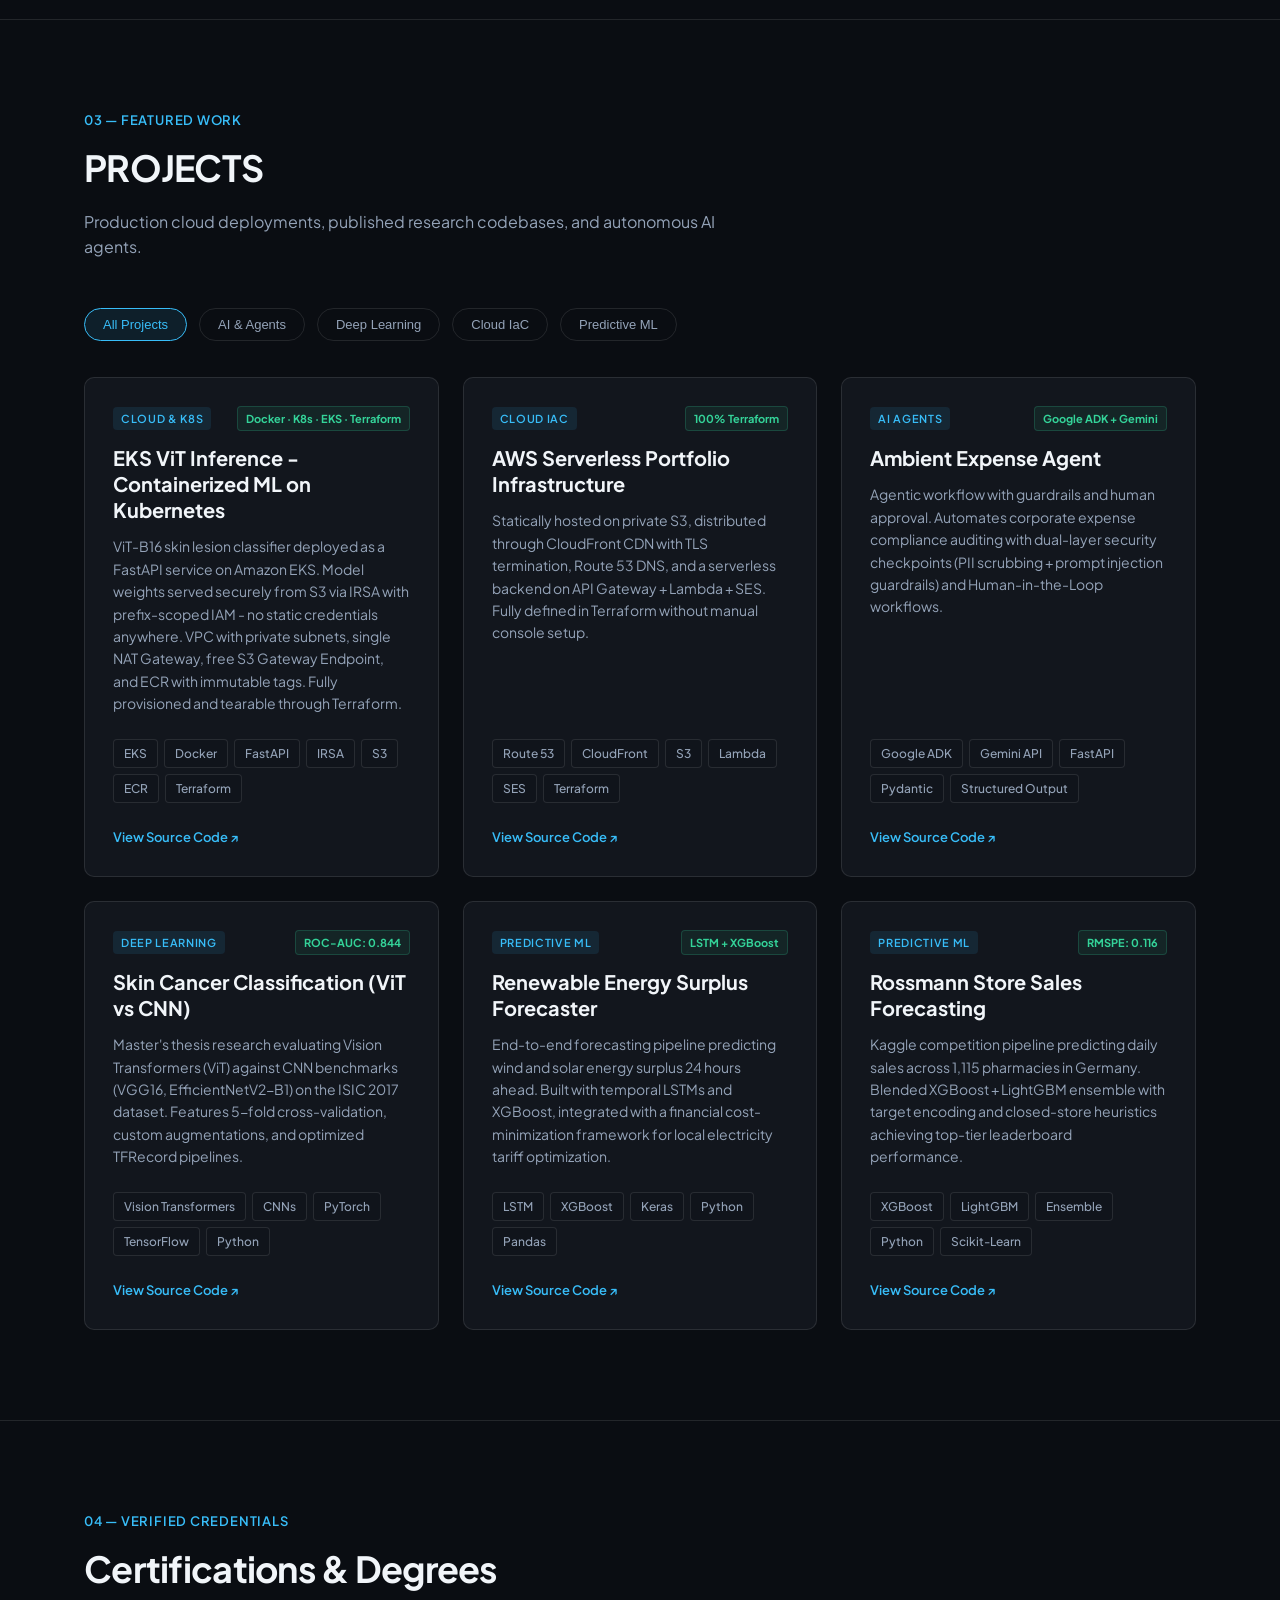
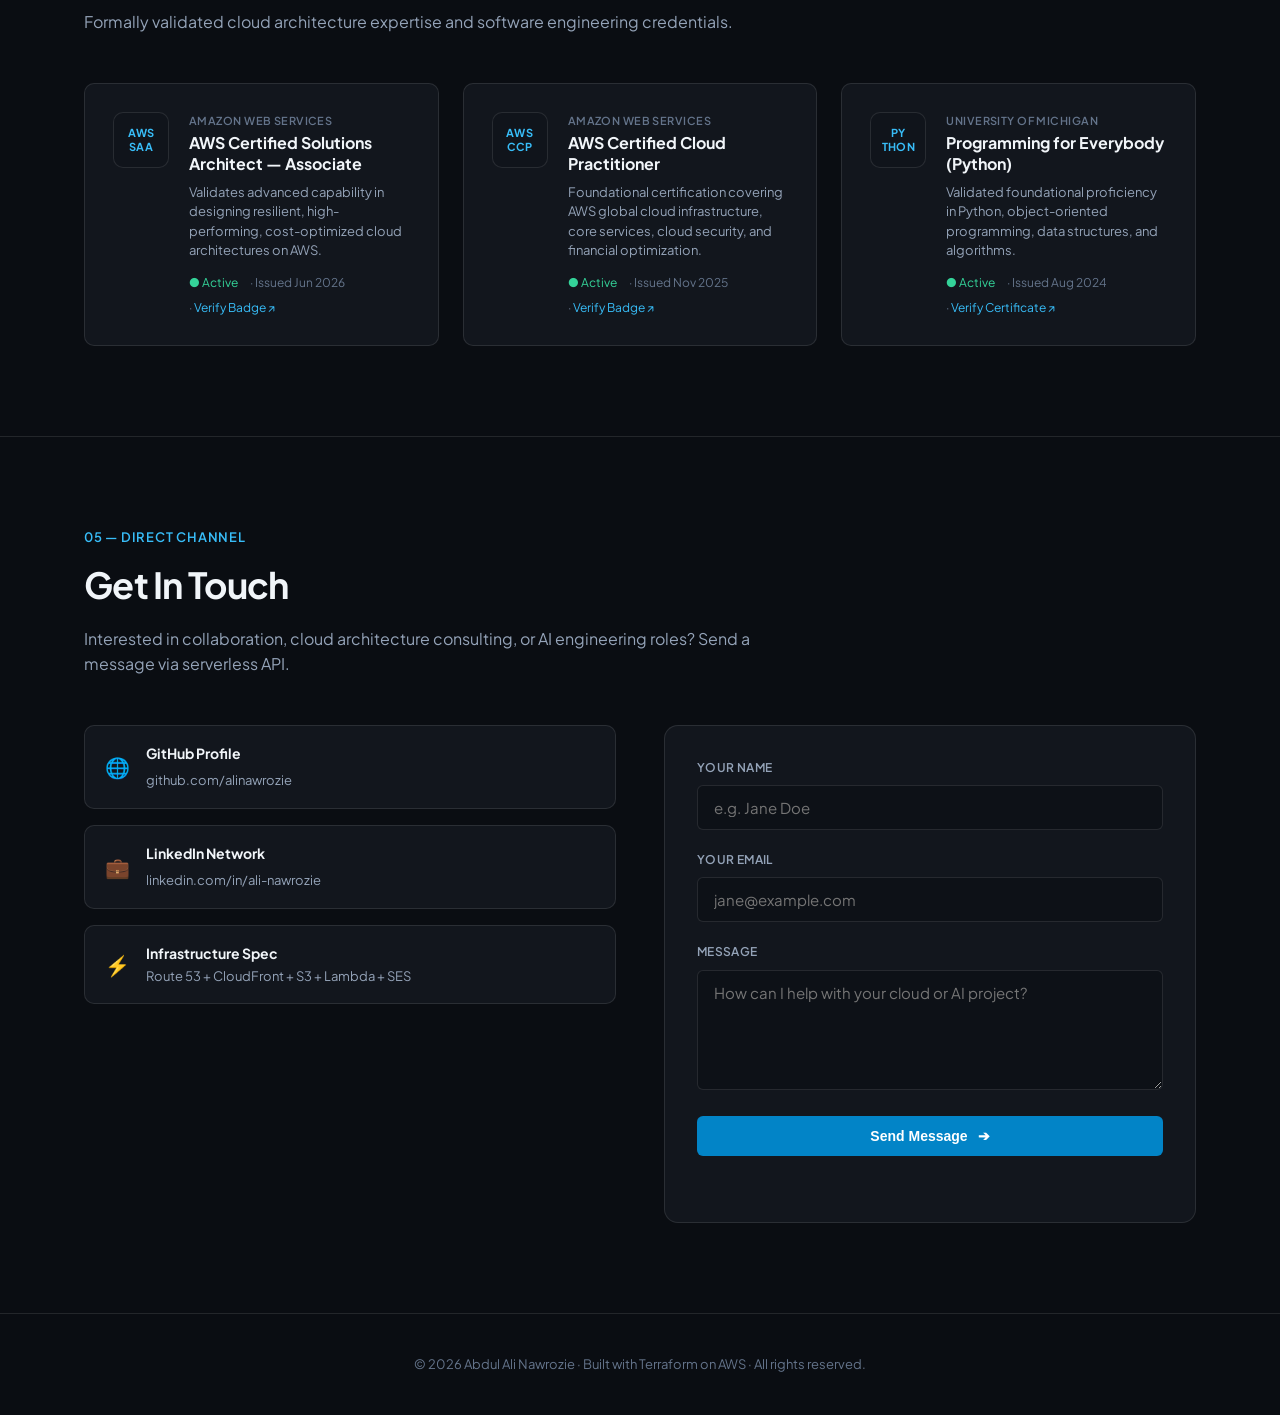
==== commit c9dc41a6: "Revise project description in index.html Updated project description for clarity and detail." ====
--- a/frontend/index.html
+++ b/frontend/index.html
@@ -411,7 +411,7 @@
             </div>
             <h3 class="project-title">Ambient Expense Agent</h3>
             <p class="project-desc">
-              Production-grade ReAct agent built with Google Agent Development Kit (ADK). Automates corporate expense
+              Agentic workflow with guardrails and human approval. Automates corporate expense
               compliance auditing with dual-layer security checkpoints (PII scrubbing + prompt injection guardrails) and
               Human-in-the-Loop workflows.
             </p>
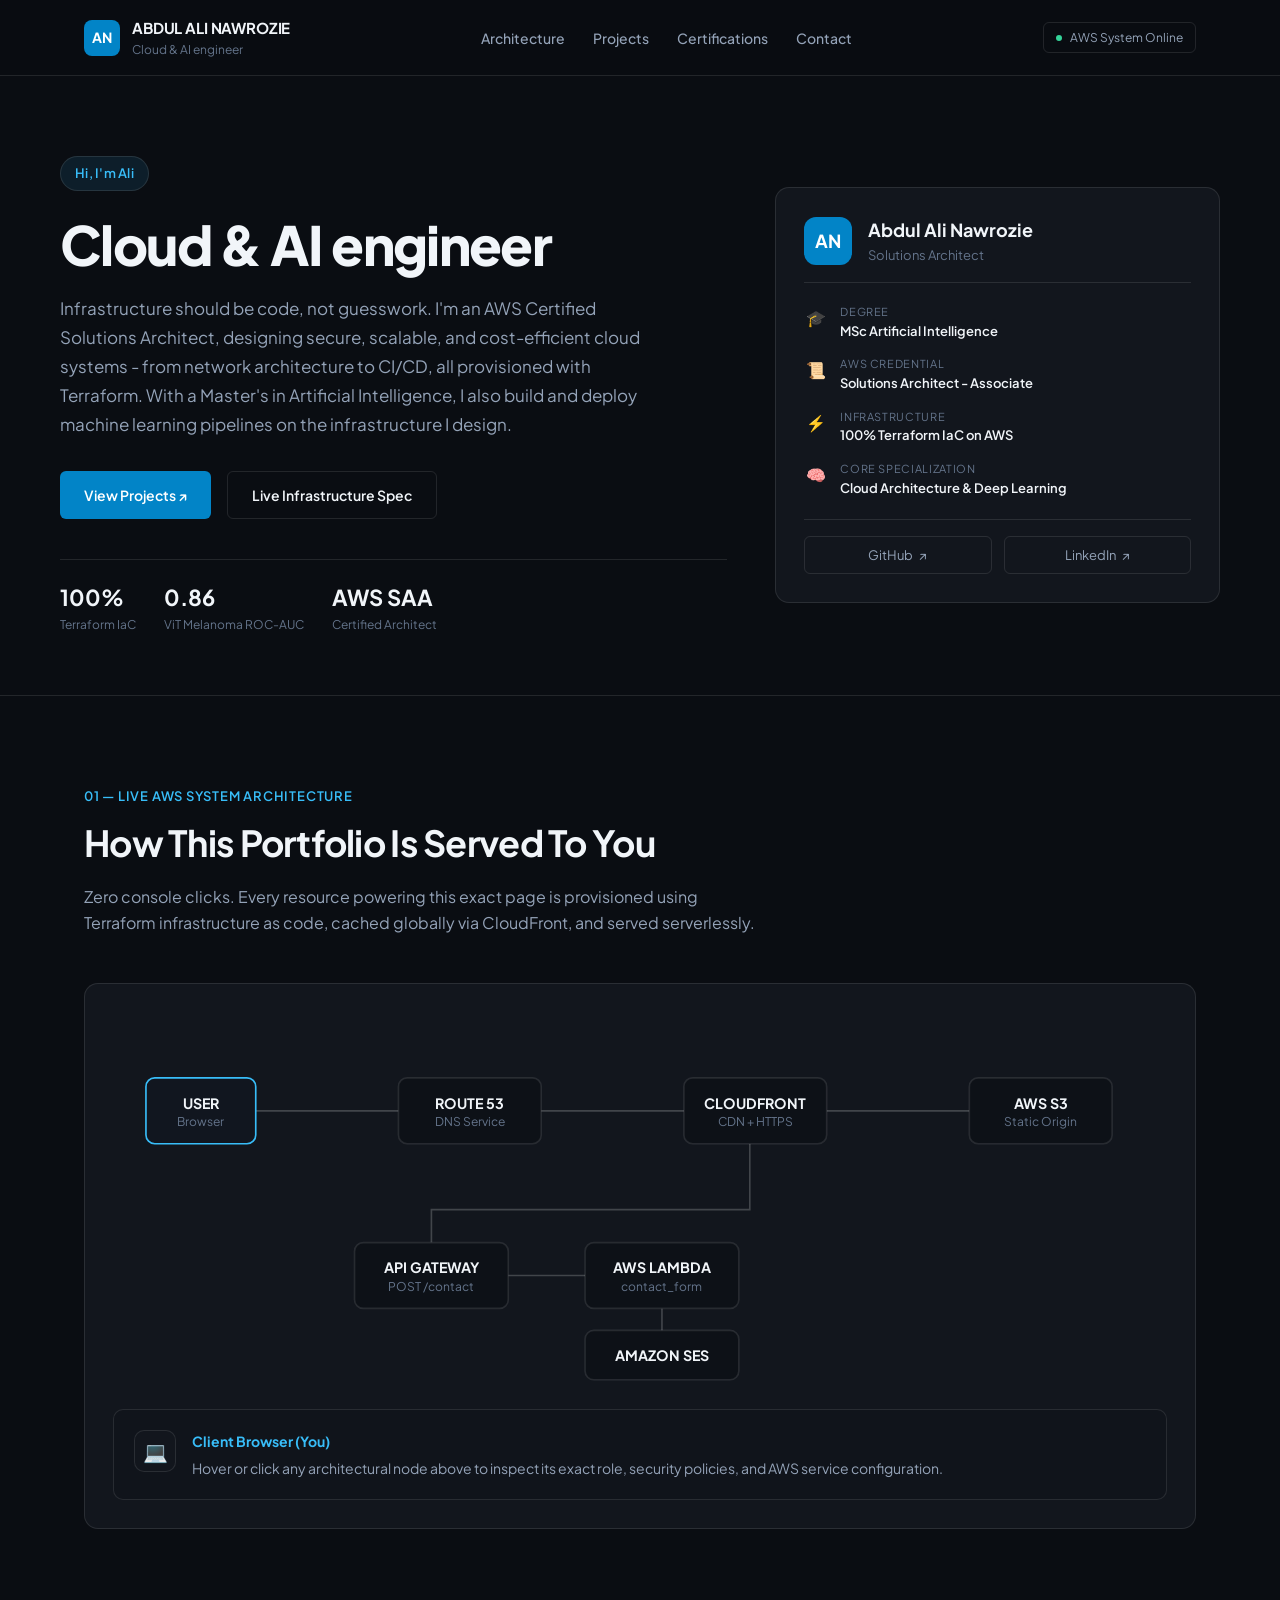
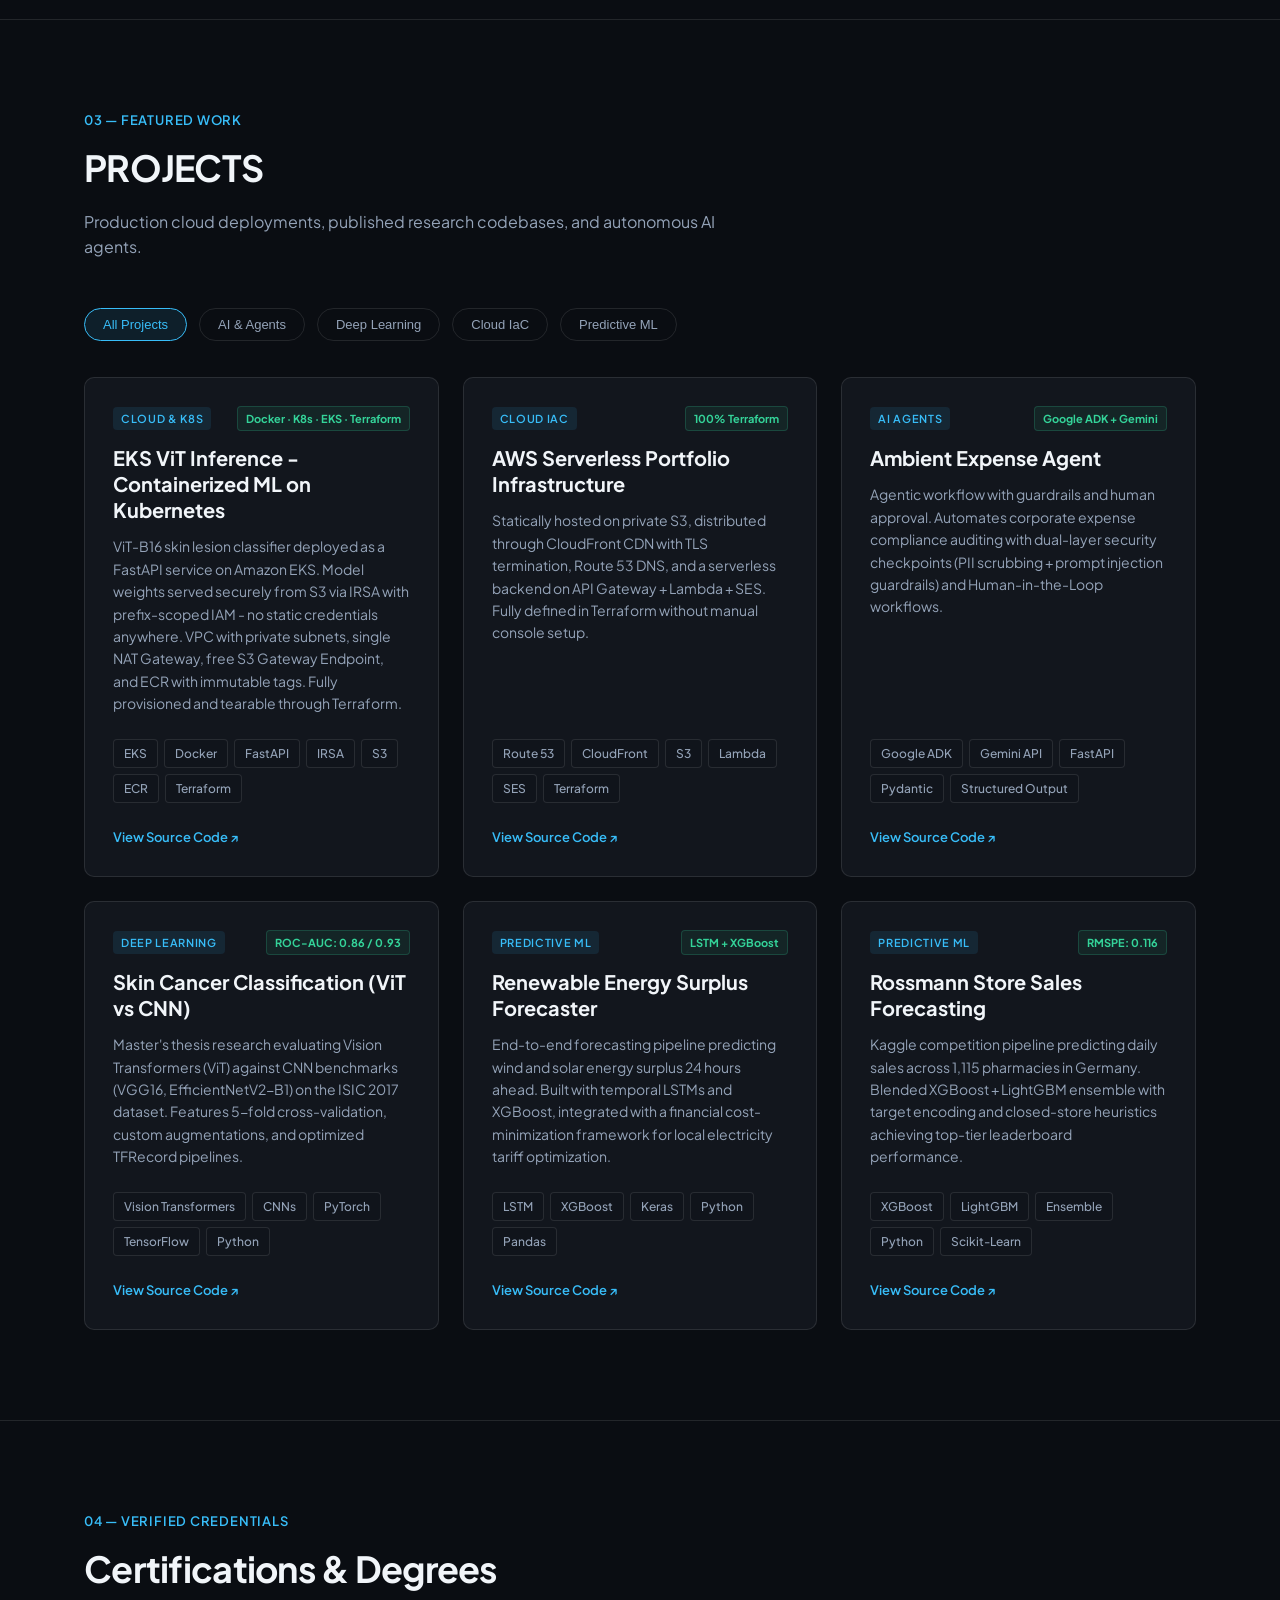
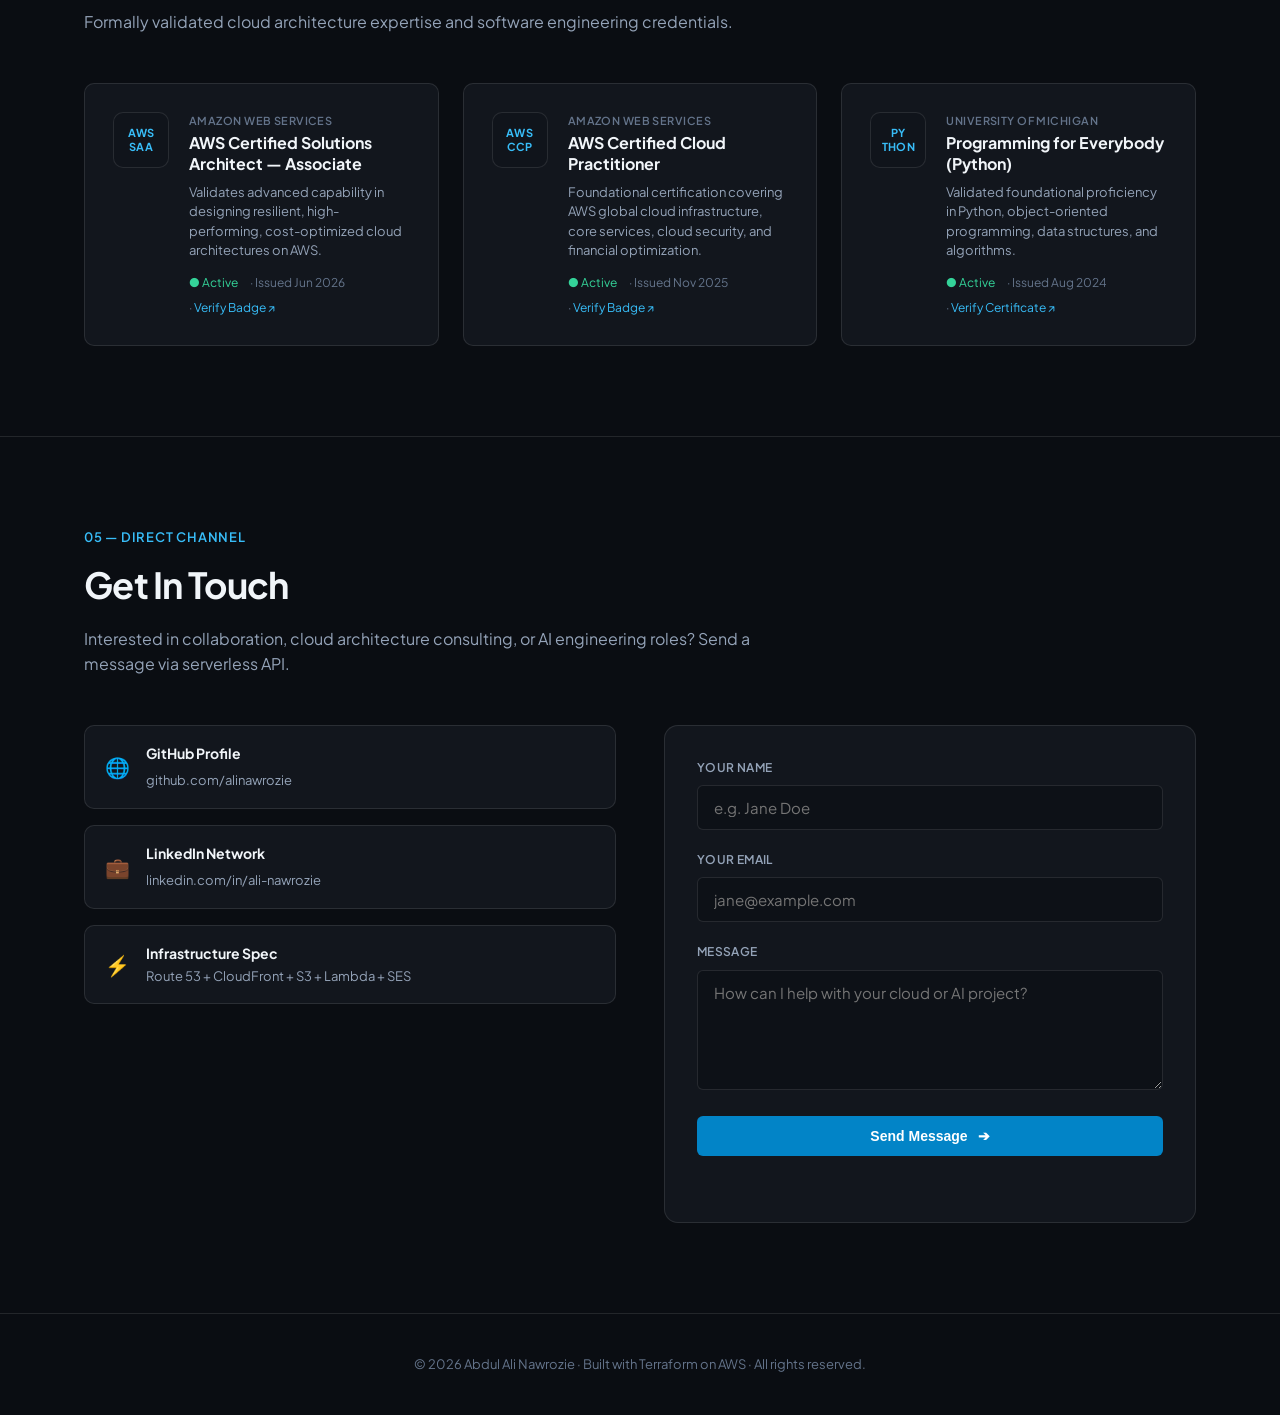
==== commit 79448e94: "Update thesis ROC-AUC to the PyTorch ensemble results" ====
--- a/frontend/index.html
+++ b/frontend/index.html
@@ -78,8 +78,8 @@
             <span class="stat-lbl">Terraform IaC</span>
           </div>
           <div class="stat-item">
-            <span class="stat-val">0.844</span>
-            <span class="stat-lbl">ViT Thesis ROC-AUC</span>
+            <span class="stat-val">0.86</span>
+            <span class="stat-lbl">ViT Melanoma ROC-AUC</span>
           </div>
           <div class="stat-item">
             <span class="stat-val">AWS SAA</span>
@@ -432,7 +432,7 @@
           <article class="project-card" data-category="deep-learning">
             <div class="project-header">
               <span class="project-category">Deep Learning</span>
-              <span class="metric-badge">ROC-AUC: 0.844</span>
+              <span class="metric-badge">ROC-AUC: 0.86 / 0.93</span>
             </div>
             <h3 class="project-title">Skin Cancer Classification (ViT vs CNN)</h3>
             <p class="project-desc">
